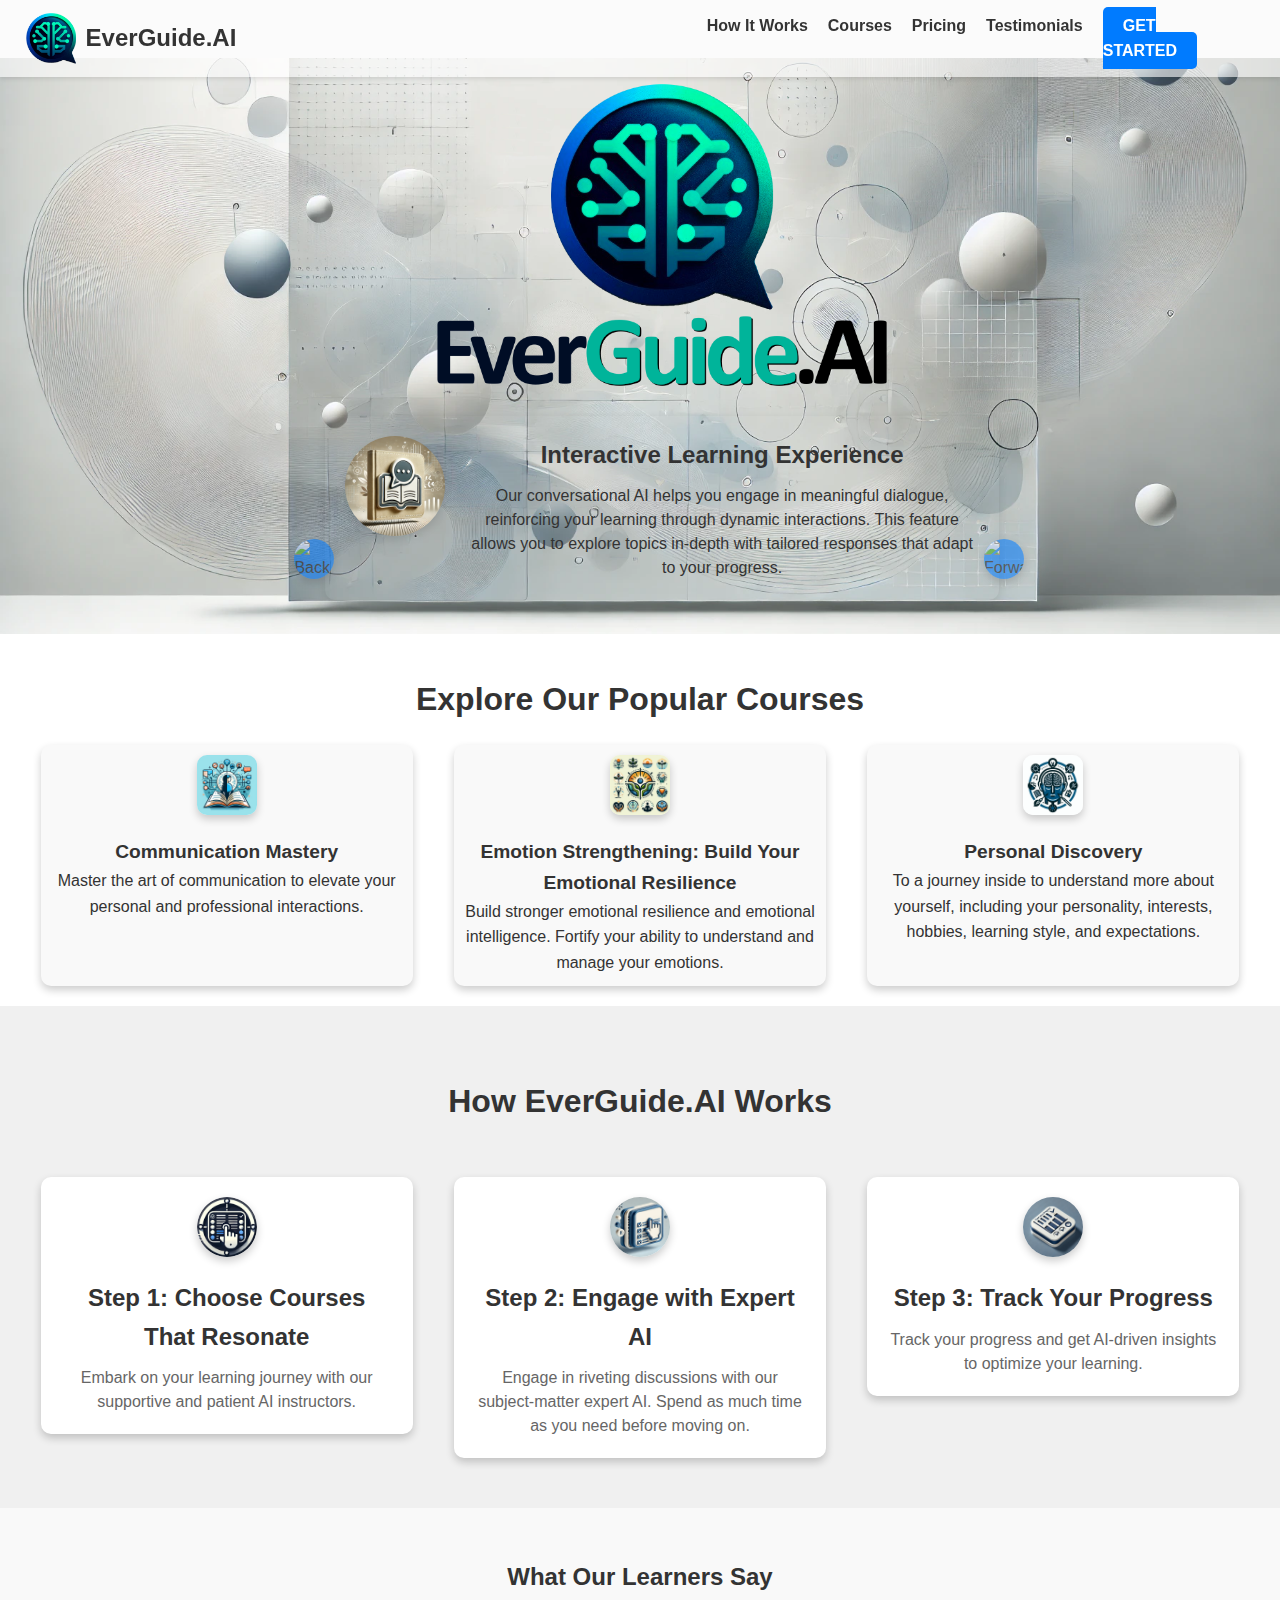
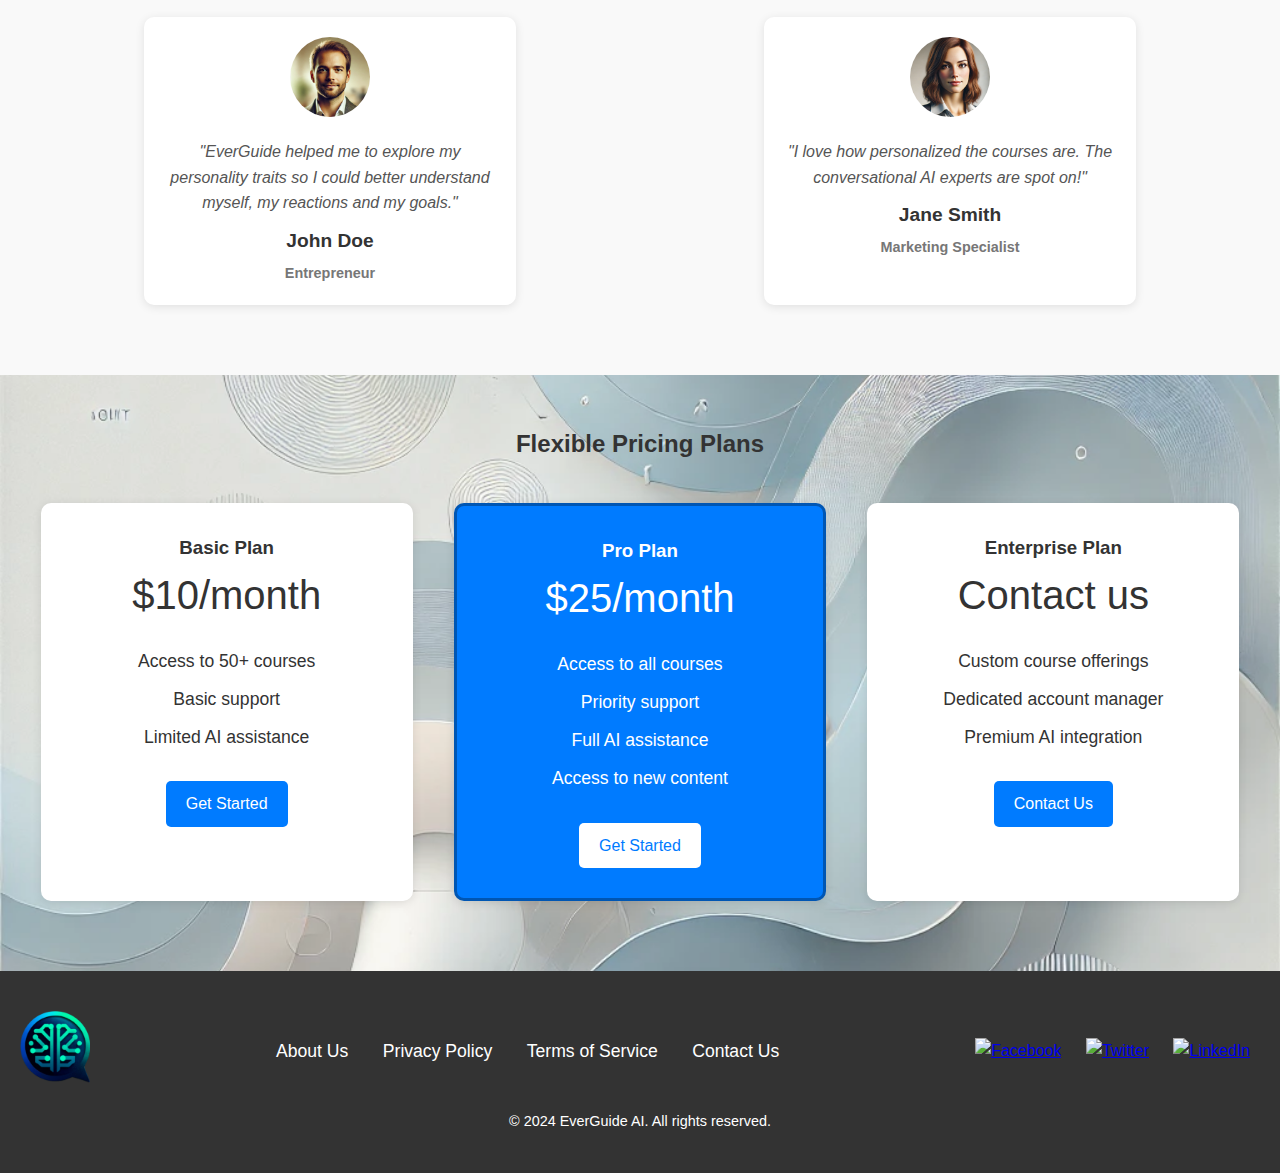
==== index.html @ 1a6553bf "added slide buttons and got rid of transparency for carousel" ====
<!DOCTYPE html>
<html lang="en">
<head>
    <meta charset="UTF-8">
    <meta name="viewport" content="width=device-width, initial-scale=1.0">
    <title>EverGuide AI - Personalized Learning</title>
    <link rel="stylesheet" href="styles.css">
</head>
<body>
<header class="header">
    <nav class="navbar">
        <a href="#" class="navbar__logo">
            <img src="images/navbar logo.png" alt="EverGuide Logo" class="navbar__logo-img">
            EverGuide.AI
        </a>
        <ul class="navbar__links">
            <li class="navbar__link"><a href="#how-it-works">How It Works</a></li>
            <li class="navbar__link"><a href="#courses">Courses</a></li>
            <li class="navbar__link"><a href="#pricing">Pricing</a></li>
            <li class="navbar__link"><a href="#testimonials">Testimonials</a></li>
            <li class="navbar__link"><a href="#sign-up" class="navbar__cta">Get Started</a></li>
        </ul>
    </nav>
</header>

<section class="hero">
<!--    <div class="hero__features-list">-->
<!--        <ul>-->
<!--            <li class="hero__features-item">-->
<!--                <img src="images/icon - interactive learning.webp" alt="Interactive Learning Icon" class="hero__features-icon">-->
<!--                <a href="#interactive-learning" class="hero__features-link">Interactive Learning Experience</a>-->
<!--            </li>-->
<!--            <li class="hero__features-item">-->
<!--                <img src="images/icon - ai course creation.webp" alt="AI-Assisted Icon" class="hero__features-icon">-->
<!--                <a href="#ai-assisted" class="hero__features-link">AI-Assisted Course Creation</a>-->
<!--            </li>-->
<!--            <li class="hero__features-item">-->
<!--                <img src="images/icon - comprehensive library.webp" alt="Course Library Icon" class="hero__features-icon">-->
<!--                <a href="#course-library" class="hero__features-link">Comprehensive Course Library</a>-->
<!--            </li>-->
<!--            <li class="hero__features-item">-->
<!--                <img src="images/icon - seamless integration.webp" alt="Learn Anywhere Icon" class="hero__features-icon">-->
<!--                <a href="#learn-anywhere" class="hero__features-link">Learn from Anywhere, Anytime</a>-->
<!--            </li>-->
<!--            <li class="hero__features-item">-->
<!--                <img src="images/icon - collaboration.webp" alt="Community Collaboration Icon" class="hero__features-icon">-->
<!--                <a href="#community-collab" class="hero__features-link">Community & Collaboration</a>-->
<!--            </li>-->
<!--            <li class="hero__features-item">-->
<!--                <img src="images/icon - data driven insights.webp" alt="Data Insights Icon" class="hero__features-icon">-->
<!--                <a href="#data-driven" class="hero__features-link">Data-Driven Insights</a>-->
<!--            </li>-->
<!--        </ul>-->
<!--    </div>-->

    <div class="hero__content">
        <img src="images/hero logo.png" alt="Hero Logo" class="hero__logo">

        <div class="carousel">
            <img src="images/back carousel.png"  height=40 width=40 alt="Back" class="carousel-btn left-btn"/>
            <div class="carousel__slide">
                <div class="carousel__icon-container">
                    <img src="images/icon - interactive learning.webp" alt="Conversational Learning Icon" class="carousel__icon">
                </div>
                <div class="carousel__content">
                    <h3 class="carousel__title">Interactive Learning Experience</h3>
                    <p class="carousel__text">Our conversational AI helps you engage in meaningful dialogue, reinforcing your learning
                        through dynamic interactions. This feature allows you to explore topics in-depth with tailored
                        responses that adapt to your progress.</p>
                </div>
            </div>

            <div class="carousel__slide">
                <div class="carousel__icon-container">
                    <img src="images/icon - ai course creation.webp" alt="AI Mentor Icon" class="carousel__icon">
                </div>
                <div class="carousel__content">
                    <h3 class="carousel__title">AI-Assisted Course Creation</h3>
                    <p class="carousel__text">Leverage the power of AI to effortlessly create and design courses. The AI will assist you
                        in structuring content, generating quizzes, and providing insights into student performance
                        to ensure   a seamless learning experience.</p>
                </div>
            </div>

            <div class="carousel__slide">
                <div class="carousel__icon-container">
                    <img src="images/icon - comprehensive library.webp" alt="Learning Depth Icon" class="carousel__icon">
                </div>
                <div class="carousel__content">
                    <h3 class="carousel__title">Comprehensive Course Library</h3>
                    <p class="carousel__text">Access a vast library of courses across multiple disciplines. Each course is designed to offer
                        an in-depth understanding, whether you're starting as a beginner or advancing your knowledge
                        in a specialized area.</p>
                </div>
            </div>

            <div class="carousel__slide">
                <div class="carousel__icon-container">
                    <img src="images/icon - seamless integration.webp" alt="Learn Anywhere Icon" class="carousel__icon">
                </div>
                <div class="carousel__content">
                    <h3 class="carousel__title">Learn from Anywhere, Anytime</h3>
                    <p class="carousel__text">With EverGuide.AI, you're not bound by time or location. Our platform allows you to learn
                        at your own pace, from anywhere in the world, with fully mobile-friendly courses and resources
                        available 24/7.</p>
                </div>
            </div>

            <div class="carousel__slide">
                <div class="carousel__icon-container">
                    <img src="images/icon - collaboration.webp" alt="Community Icon" class="carousel__icon">
                </div>
                <div class="carousel__content">
                    <h3 class="carousel__title">Community & Collaboration</h3>
                    <p class="carousel__text">Collaborate with a growing community of learners and educators. EverGuide.AI provides
                        forums, discussion groups, and tools for real-time collaboration, allowing for peer
                        feedback and group learning experiences.</p>
                </div>
            </div>

            <div class="carousel__slide">
                <div class="carousel__icon-container">
                    <img src="images/icon - data driven insights.webp" alt="Data Insights Icon" class="carousel__icon">
                </div>
                <div class="carousel__content">
                    <h3 class="carousel__title">Data-Driven Insights</h3>
                    <p class="carousel__text">Get personalized recommendations based on your progress and performance. Our AI tracks
                        your learning journey and provides insights to help you stay on course and optimize
                        your educational outcomes.</p>
                </div>
            </div>
            <img src="images/forward carousel.png" height=40 width=40 alt="Forward" class="carousel-btn right-btn"/>
        </div>
    </div>

</section>

<section id="courses" class="featured-courses">
    <h2 class="featured-courses__title">Explore Our Popular Courses</h2>
    <div class="featured-courses__list">
        <div class="featured-courses__item">
            <img src="images/communication mastery icon.png" alt="Communication Mastery" class="featured-courses__icon"/>
            <h3 class="featured-courses__subtitle">Communication Mastery</h3>
            <p>Master the art of communication to elevate your personal and professional interactions.</p>
        </div>
        <div class="featured-courses__item">
            <img src="images/emotion strengthening.png" alt="Strengthen Emotional Resilience" class="featured-courses__icon"/>
            <h3 class="featured-courses__subtitle">Emotion Strengthening: Build Your Emotional Resilience</h3>
            <p>Build stronger emotional resilience and emotional intelligence. Fortify your ability to understand and manage your emotions.</p>
        </div>
        <div class="featured-courses__item">
            <img src="images/personal discovery icon.png" alt="Personal Discovery" class="featured-courses__icon"/>
            <h3 class="featured-courses__subtitle">Personal Discovery</h3>
            <p>To a journey inside to understand more about yourself, including your personality, interests, hobbies, learning style, and expectations.</p>
        </div>
    </div>
</section>

<section id="how-it-works" class="how-it-works">
    <h2 class="how-it-works__title">How EverGuide.AI Works</h2>
    <div class="how-it-works__steps">
        <div class="how-it-works__step">
            <img src="images/step 1.png" alt="Personalized Learning Icon" class="how-it-works__icon">
            <h3 class="how-it-works__subtitle">Step 1: Choose Courses That Resonate</h3>
            <p class="how-it-works__description">Embark on your learning journey with our supportive and patient AI instructors.</p>
        </div>
        <div class="how-it-works__step">
            <img src="images/step 2.png" alt="Expert-Led Courses Icon" class="how-it-works__icon">
            <h3 class="how-it-works__subtitle">Step 2: Engage with Expert AI</h3>
            <p class="how-it-works__description">Engage in riveting discussions with our subject-matter expert AI. Spend as much time as you need before moving on.</p>
        </div>
        <div class="how-it-works__step">
            <img src="images/step 3.webp" alt="Track Progress Icon" class="how-it-works__icon">
            <h3 class="how-it-works__subtitle">Step 3: Track Your Progress</h3>
            <p class="how-it-works__description">Track your progress and get AI-driven insights to optimize your learning.</p>
        </div>
    </div>
</section>

<section id="testimonials" class="testimonials">
    <h2 class="testimonials__title">What Our Learners Say</h2>
    <div class="testimonials__list">
        <div class="testimonials__card">
            <img src="images/john doe.webp" alt="John Doe's Photo" class="testimonials__photo">
            <p class="testimonials__text">"EverGuide helped me to explore my personality traits so I could better understand myself, my reactions and my goals."</p>
            <h4 class="testimonials__name">John Doe</h4>
            <h5 class="testimonials__position">Entrepreneur</h5>
        </div>
        <div class="testimonials__card">
            <img src="images/jane smith.webp" alt="Jane Smith's Photo" class="testimonials__photo">
            <p class="testimonials__text">"I love how personalized the courses are. The conversational AI experts are spot on!"</p>
            <h4 class="testimonials__name">Jane Smith</h4>
            <h5 class="testimonials__position">Marketing Specialist</h5>
        </div>
    </div>
</section>

<section id="pricing" class="pricing">
    <h2 class="pricing__title">Flexible Pricing Plans</h2>
    <div class="pricing__options">
        <div class="pricing__plan">
            <h3 class="pricing__plan-title">Basic Plan</h3>
            <p class="pricing__price">$10/month</p>
            <ul class="pricing__features">
                <li class="pricing__feature">Access to 50+ courses</li>
                <li class="pricing__feature">Basic support</li>
                <li class="pricing__feature">Limited AI assistance</li>
            </ul>
            <a href="#sign-up" class="pricing__cta">Get Started</a>
        </div>
        <div class="pricing__plan pricing__plan--popular">
            <h3 class="pricing__plan-title">Pro Plan</h3>
            <p class="pricing__price">$25/month</p>
            <ul class="pricing__features">
                <li class="pricing__feature">Access to all courses</li>
                <li class="pricing__feature">Priority support</li>
                <li class="pricing__feature">Full AI assistance</li>
                <li class="pricing__feature">Access to new content</li>
            </ul>
            <a href="#sign-up" class="pricing__cta">Get Started</a>
        </div>
        <div class="pricing__plan">
            <h3 class="pricing__plan-title">Enterprise Plan</h3>
            <p class="pricing__price">Contact us</p>
            <ul class="pricing__features">
                <li class="pricing__feature">Custom course offerings</li>
                <li class="pricing__feature">Dedicated account manager</li>
                <li class="pricing__feature">Premium AI integration</li>
            </ul>
            <a href="#contact" class="pricing__cta">Contact Us</a>
        </div>
    </div>
</section>

<footer class="footer">
    <div class="footer__content">
        <div class="footer__logo">
            <img src="images/navbar logo.png" alt="EverGuide Logo">
        </div>
        <nav class="footer__nav">
            <ul>
                <li class="footer__nav-item"><a href="#about" class="footer__nav-link">About Us</a></li>
                <li class="footer__nav-item"><a href="#privacy" class="footer__nav-link">Privacy Policy</a></li>
                <li class="footer__nav-item"><a href="#terms" class="footer__nav-link">Terms of Service</a></li>
                <li class="footer__nav-item"><a href="#contact" class="footer__nav-link">Contact Us</a></li>
            </ul>
        </nav>
        <div class="footer__social">
            <a href="#" class="footer__social-link"><img src="images/social-facebook.png" alt="Facebook"></a>
            <a href="#" class="footer__social-link"><img src="images/social-twitter.png" alt="Twitter"></a>
            <a href="#" class="footer__social-link"><img src="images/social-linkedin.png" alt="LinkedIn"></a>
        </div>
    </div>
    <div class="footer__bottom">
        <p>&copy; 2024 EverGuide AI. All rights reserved.</p>
    </div>
</footer>

<script src="carousel 2.js" defer></script>

</body>
</html>
---- styles.css ----
/* Reset and base styles */
* {
    box-sizing: border-box;
    margin: 0;
    padding: 0;
}

body {
    font-family: Arial, sans-serif;
    color: #333;
    background-color: #f4f4f4;
    line-height: 1.6;
    /*padding-top: 90px;*/
    padding-top: 4.5%;
}

/* Header styles */
.header {
    position: fixed;
    top: 0;
    width: 100%;
    z-index: 100;
    background-color: rgba(255, 255, 255, 0.6);
    /*padding: 20px 50px;*/
    padding-top: 1%;
    padding-bottom: 1%;
    box-shadow: 0 2px 4px rgba(0, 0, 0, 0.1);
}

.navbar {
    display: flex;
    justify-content: space-between;
    align-items: center;
    /*padding-right: 1%;*/
    width: 100%;
}

.navbar__logo {
    display: flex;
    align-items: center;
    text-decoration: none;
    color: #333;
    font-weight: bold;
    font-size: 1.5em;
    margin-left: 2%;
}

.navbar__logo-img {
    width: 50px;
    height: auto;
    margin-right: 10px;
}

.navbar__links {
    list-style: none;
    display: flex;
    padding-right: 2%;
}

.navbar__link {
    margin-left: 20px;
}

.navbar__link a {
    text-decoration: none;
    color: #333;
    font-weight: bold;
}

.navbar__cta {
    background-color: #007BFF;
    color: #fff !important;
    padding: 10px 20px;
    border-radius: 5px;
    text-transform: uppercase;
    margin-right: 3%;
}

.navbar__cta--secondary {
    background-color: #333;
}

/* Hero section styles */
.hero {
    position: relative;
    display: flex;
    justify-content: flex-start;
    align-items: flex-start;
    flex-direction: row;
    /*height: 100vh;*/
    /*min-height: calc(100vh - 90px);  !* Subtract header height from 100vh *!*/
    width: 100vw;
    /*padding: 50px 0;*/
    padding-top: 2%;
    padding-bottom:  2.6%;
    padding-left: 22.45%;
    padding-right: 19%;
    background-image: url('images/background 1.png');
    background-size: cover;
    background-position: bottom;
    /*border: 2px solid red;*/
}

.hero__features-list {
    width: 22.5%;
    /*padding-top: 3%;*/
    padding-left: 1%;
    text-align: left;
}

.hero__features-list ul {
    list-style-type: none;
}

.hero__features-item {
    display: flex;
    align-items: center;
    margin-bottom: 20px;
}

.hero__features-icon {
    width: 70px;
    height: auto;
    margin-right: 10px;
    border-radius: 50%;
    box-shadow: 0 4px 8px rgba(0, 0, 0, 0.2);
}

.hero__features-link {
    text-decoration: none;
    color: #333333;
    font-weight: bold;
    font-size: 1.0em;
}

.hero__features-link:hover {
    text-decoration: underline;
    color: #0056b3;
}

.hero__content {
    display: flex;
    flex-direction: column;
    align-items: center;
    /*!*margin-bottom: 50px;*!*/
    width: 100%;
    /*border: 2px solid green;*/
}

.hero__logo {
    display: block;
    width: 450px;
    height: auto;
    /*margin: 3% auto 0;*/
}

/* Carousel styles */
.carousel {
    width: 90%;
    /*max-width: 1200px;*/
    /*margin: 100px auto 0;*/
    margin-top: 4%;
    /*background-color: rgba(249, 249, 249, 0.3);*/
    /*padding-left: 23%;*/
    /*padding-right: 20%;*/
    /*border: 2px solid red;*/
}

.carousel__slide {
    display: flex;
    /*display: none;*/
    overflow: hidden;
    flex-direction: row;
    align-items: flex-start;
    padding: 20px;
    border-radius: 10px;
    box-shadow: 0 4px 10px rgba(0, 0, 0, 0.1);
}

/*.carousel__slide:first-child {*/
/*    display: flex; !* Show the first slide initially *!*/
/*}*/


.carousel__icon-container {
    flex: 0 0 100px;
    margin-right: 20px;
}

.carousel__icon {
    width: 100px;
    height: 100px;
    object-fit: cover;
    border-radius: 50%;
    box-shadow: 0 4px 8px rgba(0, 0, 0, 0.1);
}

.carousel__content {
    flex: 1;
    display: flex;
    flex-direction: column;
    justify-content: center;
    align-items: center;
    text-align: center;
    /*border: 2px solid blue;*/
}

.carousel__title {
    margin: 0 0 10px 0;
    font-size: 1.5em;
}

.carousel__text {
    margin: 0;
    font-size: 1em;
    line-height: 1.5;
}

.carousel-container {
    position: relative; /* Make container a positioned element */
    width: 90%; /* Set carousel width */
    margin: 0 auto; /* Center the carousel */
}

.carousel-btn {
    position: absolute; /* Absolutely position the buttons */
    top: 87%; /* Center buttons vertically */
    transform: translateY(-50%); /* Adjust for button height */
    background-color: rgba(0, 123, 255, 0.8); /* Button color */
    border: none;
    /*padding: 10px 15px;*/
    cursor: pointer;
    z-index: 10; /* Make sure buttons are above the carousel */
    border-radius: 50%; /* Make buttons circular */
    box-shadow: 0 4px 8px rgba(0, 0, 0, 0.2);
    opacity: 0.7;
}

.left-btn {
    left: 23%; /* Position left button outside the carousel */
}

.right-btn {
    right: 20%; /* Position right button outside the carousel */
}

.carousel-btn:hover {
    opacity: 1; /* Make the buttons fully visible on hover */}


/* Featured courses section styles */
.featured-courses {
    padding: 20px 20px;
    background-color: #fff;
    text-align: center;
}

.featured-courses__list {
    display: flex;
    justify-content: space-around;
}

.featured-courses__item {
    width: 30%;
    padding: 10px;
    background-color: #f9f9f9;
    border-radius: 10px;
    box-shadow: 0 4px 8px rgba(0, 0, 0, 0.2);
    transition: transform 0.3s ease, box-shadow 0.3s ease;
}

.featured-courses__item:hover {
    transform: scale(1.05);
    box-shadow: 0 4px 15px rgba(0, 0, 0, 0.2);
}

.featured-courses__icon {
    width: 60px;
    height: auto;
    border-radius: 10px;
    box-shadow: 0 4px 8px rgba(0, 0, 0, 0.2);
}

.featured-courses__title {
    padding: 20px;
    text-align: center;
    margin: 0;
    font-size: 2.0em;
    color: #333333;
    font-family: 'Calibri', sans-serif;
}

.featured-courses__subtitle {
    margin-top: 15px;
    font-size: 1.2em;
}

/* How it works section styles */
.how-it-works {
    padding: 50px 20px;
    background-color: #f0f0f0;
    text-align: center;
}

.how-it-works__steps {
    display: flex;
    justify-content: space-around;
    align-items: flex-start;
    padding-top: 30px;
}

.how-it-works__step {
    text-align: center;
    width: 30%;
    padding: 20px;
    background-color: #fff;
    border-radius: 10px;
    box-shadow: 0 4px 8px rgba(0, 0, 0, 0.2);
    transition: transform 0.3s ease, box-shadow 0.3s ease;
}

.how-it-works__step:hover {
    transform: scale(1.05);
    box-shadow: 0 4px 15px rgba(0, 0, 0, 0.2);
}

.how-it-works__icon {
    width: 60px;
    height: auto;
    margin-bottom: 15px;
    border-radius: 50%;
    box-shadow: 0 4px 8px rgba(0, 0, 0, 0.2);
}

.how-it-works__title {
    padding: 20px;
    text-align: center;
    margin: 0;
    font-size: 2.0em;
    color: #333333;
    font-family: 'Calibri', sans-serif;
}

.how-it-works__subtitle {
    font-size: 1.5em;
    margin-bottom: 10px;
    color: #333333;
    font-family: 'Calibri', sans-serif;
}

.how-it-works__description {
    font-size: 1em;
    color: #666666;
    line-height: 1.5;
}

/* Testimonials section styles */
.testimonials {
    padding: 50px 20px;
    background-color: #f9f9f9;
    text-align: center;
}

.testimonials__list {
    display: flex;
    justify-content: space-around;
    flex-wrap: wrap;
}

.testimonials__card {
    background-color: white;
    border-radius: 10px;
    box-shadow: 0 2px 10px rgba(0, 0, 0, 0.1);
    width: 30%;
    padding: 20px;
    margin: 20px;
    transition: transform 0.3s ease, box-shadow 0.3s ease;
}

.testimonials__card:hover {
    transform: scale(1.05);
    box-shadow: 0 4px 20px rgba(0, 0, 0, 0.2);
}

.testimonials__photo {
    border-radius: 50%;
    width: 80px;
    height: 80px;
    margin-bottom: 15px;
}

.testimonials__text {
    font-style: italic;
    color: #555;
}

.testimonials__name {
    margin: 10px 0 5px;
    font-size: 1.2em;
    color: #333;
}

.testimonials__position {
    font-size: 0.9em;
    color: #777;
}

/* Pricing section styles */
.pricing {
    padding: 50px 20px;
    background-image: url('images/pricing background.webp');
    background-size: cover;
    background-position: center;
    background-repeat: no-repeat;
    text-align: center;
    position: relative;
}

.pricing::before {
    content: '';
    position: absolute;
    top: 0;
    left: 0;
    right: 0;
    bottom: 0;
    background-color: rgba(255, 255, 255, 0.9);
    z-index: -1;
}

.pricing__options {
    display: flex;
    justify-content: space-around;
    flex-wrap: wrap;
}

.pricing__plan {
    background-color: white;
    border-radius: 10px;
    box-shadow: 0 2px 10px rgba(0, 0, 0, 0.1);
    width: 30%;
    padding: 30px;
    margin: 20px;
    transition: transform 0.3s ease, box-shadow 0.3s ease;
}

.pricing__plan--popular {
    background-color: #007BFF;
    color: white;
    border: 3px solid #0056b3;
}

.pricing__plan:hover {
    transform: scale(1.05);
    box-shadow: 0 4px 20px rgba(0, 0, 0, 0.2);
}

.pricing__title {
    font-size: 1.5em;
    margin-bottom: 20px;
}

.pricing__price {
    font-size: 2.5em;
    margin-bottom: 20px;
}

.pricing__features {
    list-style: none;
    padding: 0;
}

.pricing__feature {
    font-size: 1.1em;
    margin: 10px 0;
}

.pricing__cta {
    display: inline-block;
    margin-top: 20px;
    background-color: #007BFF;
    color: white;
    padding: 10px 20px;
    border-radius: 5px;
    text-decoration: none;
}

.pricing__plan--popular .pricing__cta {
    background-color: white;
    color: #007BFF;
}

/* Footer styles */
.footer {
    background-color: #333;
    color: white;
    padding: 40px 20px;
    text-align: center;
}

.footer__content {
    display: flex;
    justify-content: space-between;
    align-items: center;
    flex-wrap: wrap;
}

.footer__logo img {
    width: 70px;
}

.footer__nav ul {
    list-style: none;
    padding: 0;
}

.footer__nav-item {
    display: inline;
    margin: 0 15px;
}

.footer__nav-link {
    color: white;
    text-decoration: none;
    font-size: 1.1em;
}

.footer__nav-link:hover {
    text-decoration: underline;
}

.footer__social-link img {
    width: 30px;
    margin: 0 10px;
}

.footer__bottom {
    margin-top: 20px;
    font-size: 0.9em;
}

.footer__footnotes {
    margin-top: 40px;
    padding-top: 20px;
    border-top: 1px solid #ccc;
}

.footer__footnotes ol {
    padding-left: 20px;
}

.footer__footnote {
    font-size: 0.9em;
}
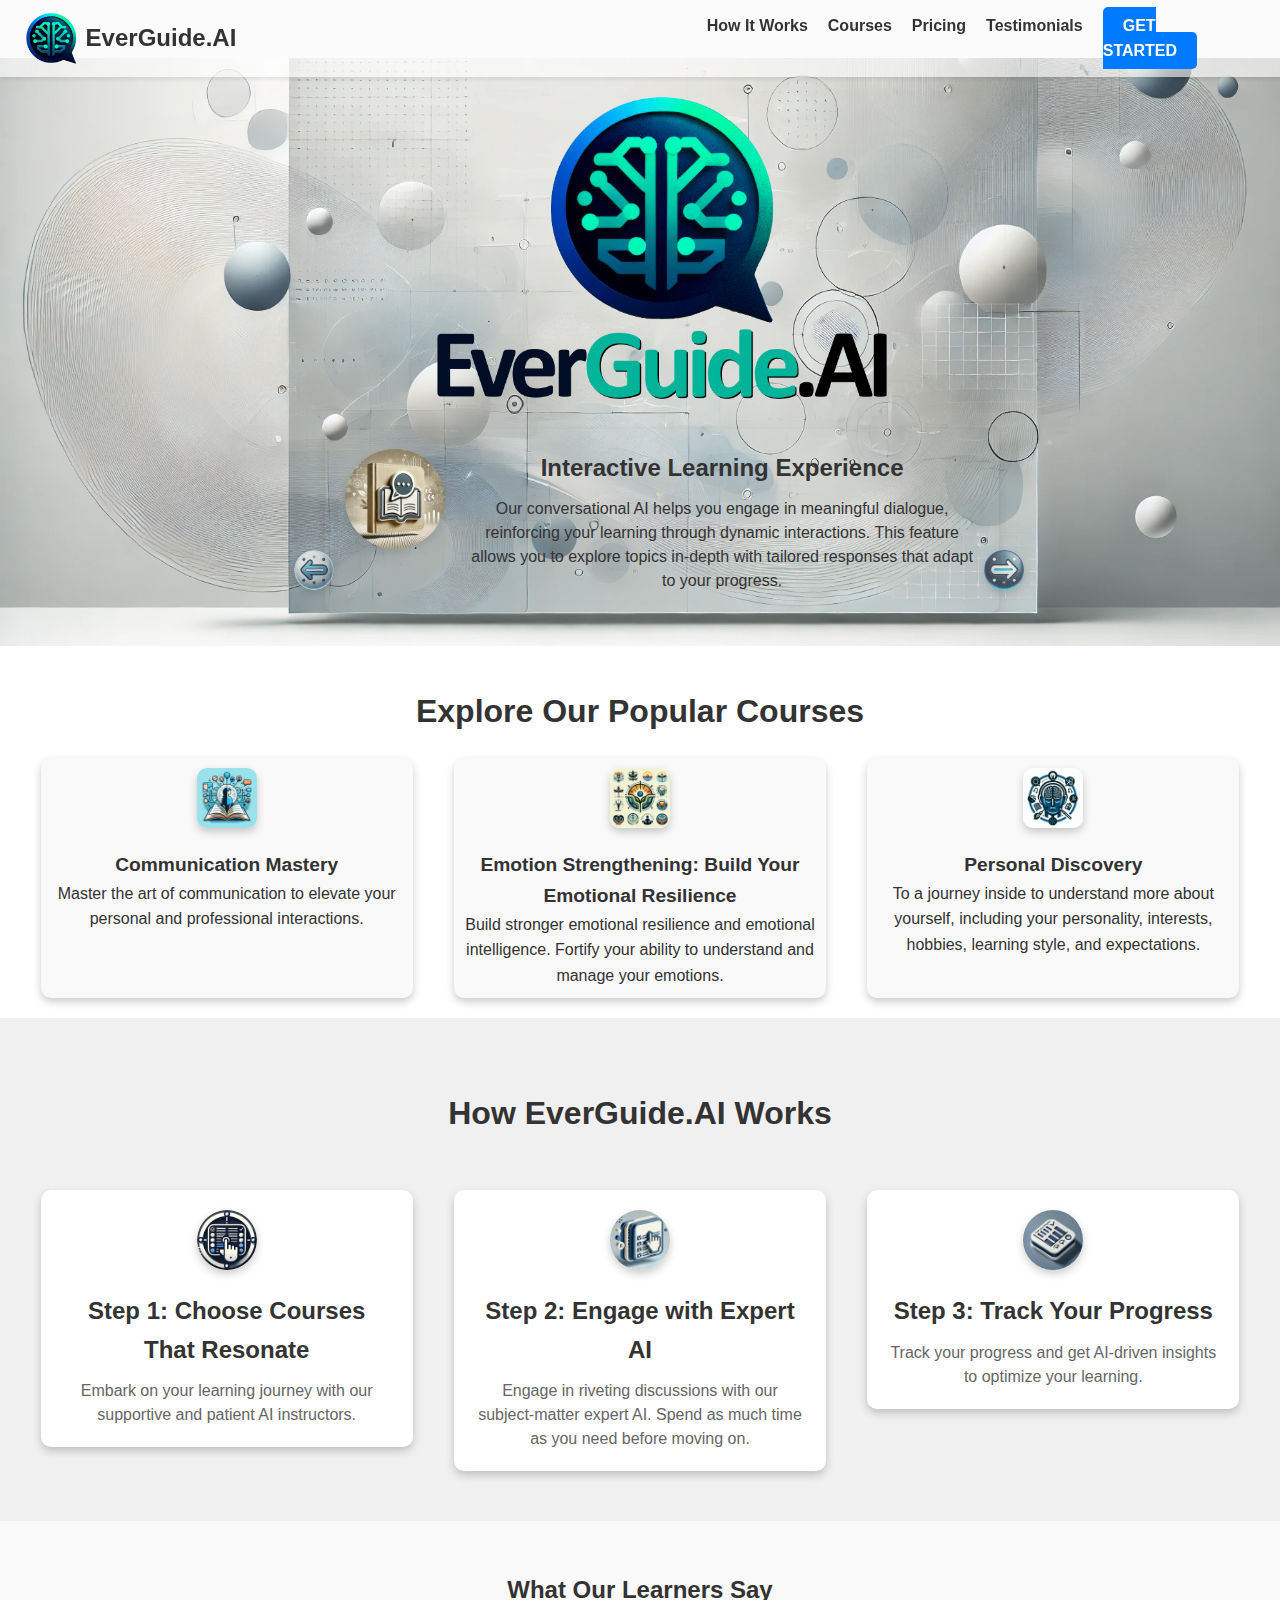
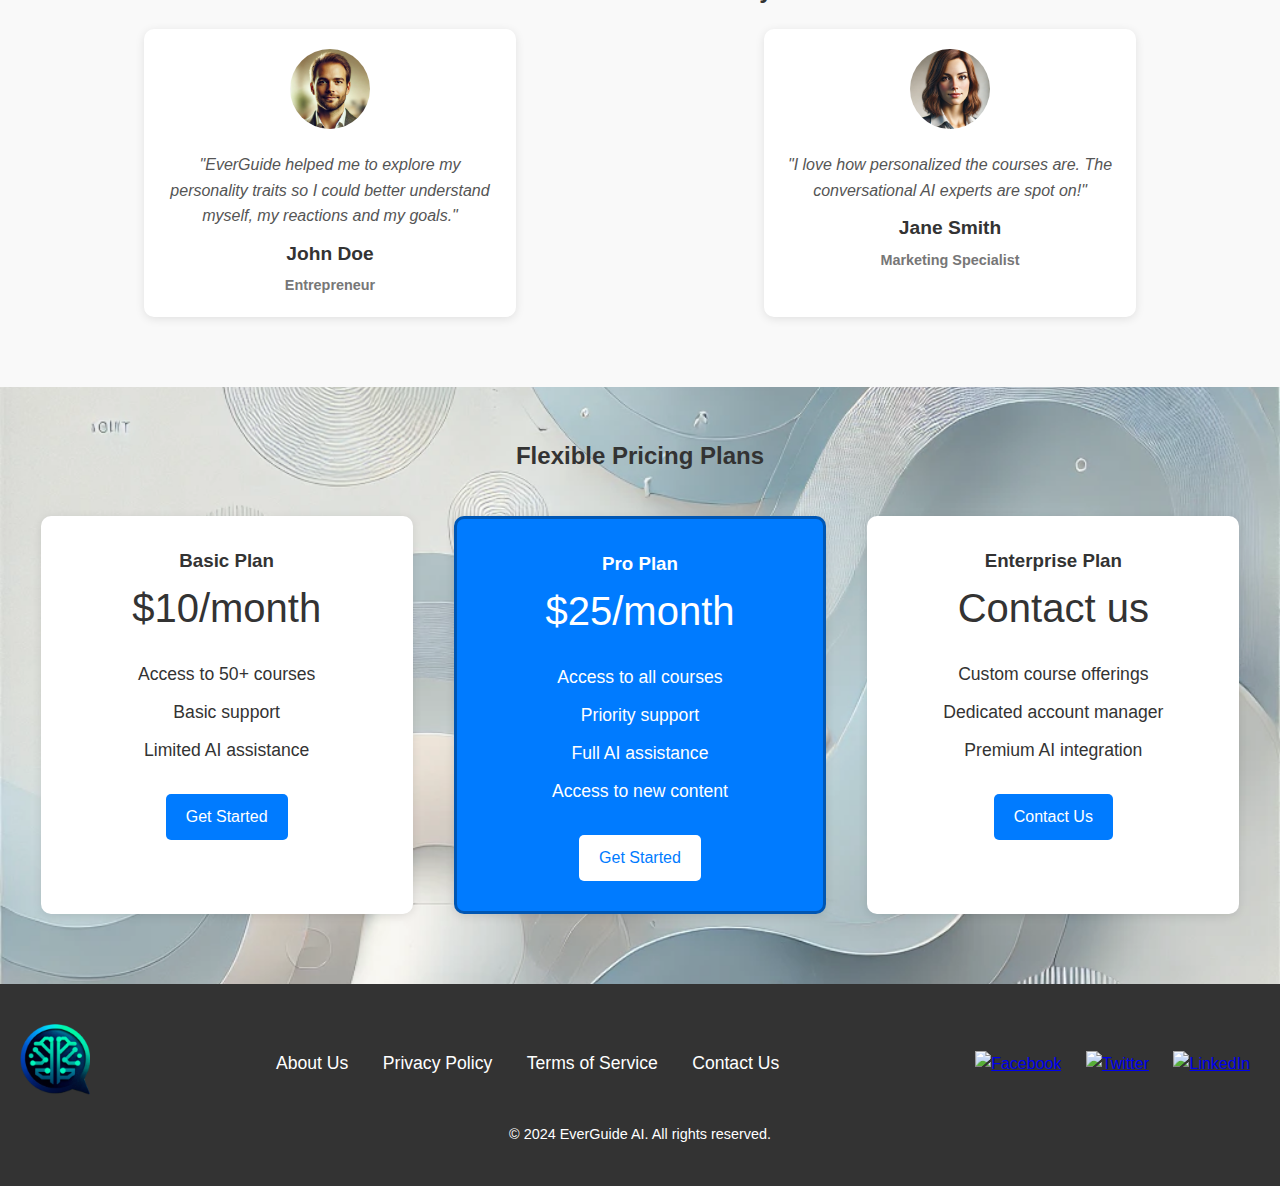
==== commit ec961584: "got rid of webp files" ====
--- a/index.html
+++ b/index.html
@@ -60,7 +60,7 @@
             <img src="images/back carousel.png"  height=40 width=40 alt="Back" class="carousel-btn left-btn"/>
             <div class="carousel__slide">
                 <div class="carousel__icon-container">
-                    <img src="images/icon - interactive learning.webp" alt="Conversational Learning Icon" class="carousel__icon">
+                    <img src="images/icon - interactive learning.png" alt="Conversational Learning Icon" class="carousel__icon">
                 </div>
                 <div class="carousel__content">
                     <h3 class="carousel__title">Interactive Learning Experience</h3>
@@ -72,7 +72,7 @@
 
             <div class="carousel__slide">
                 <div class="carousel__icon-container">
-                    <img src="images/icon - ai course creation.webp" alt="AI Mentor Icon" class="carousel__icon">
+                    <img src="images/icon - ai course creation.png" alt="AI Mentor Icon" class="carousel__icon">
                 </div>
                 <div class="carousel__content">
                     <h3 class="carousel__title">AI-Assisted Course Creation</h3>
@@ -84,7 +84,7 @@
 
             <div class="carousel__slide">
                 <div class="carousel__icon-container">
-                    <img src="images/icon - comprehensive library.webp" alt="Learning Depth Icon" class="carousel__icon">
+                    <img src="images/icon - comprehensive library.png" alt="Learning Depth Icon" class="carousel__icon">
                 </div>
                 <div class="carousel__content">
                     <h3 class="carousel__title">Comprehensive Course Library</h3>
@@ -96,7 +96,7 @@
 
             <div class="carousel__slide">
                 <div class="carousel__icon-container">
-                    <img src="images/icon - seamless integration.webp" alt="Learn Anywhere Icon" class="carousel__icon">
+                    <img src="images/icon - seamless integration.png" alt="Learn Anywhere Icon" class="carousel__icon">
                 </div>
                 <div class="carousel__content">
                     <h3 class="carousel__title">Learn from Anywhere, Anytime</h3>
@@ -108,7 +108,7 @@
 
             <div class="carousel__slide">
                 <div class="carousel__icon-container">
-                    <img src="images/icon - collaboration.webp" alt="Community Icon" class="carousel__icon">
+                    <img src="images/icon - collaboration.png" alt="Community Icon" class="carousel__icon">
                 </div>
                 <div class="carousel__content">
                     <h3 class="carousel__title">Community & Collaboration</h3>
@@ -120,7 +120,7 @@
 
             <div class="carousel__slide">
                 <div class="carousel__icon-container">
-                    <img src="images/icon - data driven insights.webp" alt="Data Insights Icon" class="carousel__icon">
+                    <img src="images/icon - data driven insights.png" alt="Data Insights Icon" class="carousel__icon">
                 </div>
                 <div class="carousel__content">
                     <h3 class="carousel__title">Data-Driven Insights</h3>
@@ -170,7 +170,7 @@
             <p class="how-it-works__description">Engage in riveting discussions with our subject-matter expert AI. Spend as much time as you need before moving on.</p>
         </div>
         <div class="how-it-works__step">
-            <img src="images/step 3.webp" alt="Track Progress Icon" class="how-it-works__icon">
+            <img src="images/step 3.png" alt="Track Progress Icon" class="how-it-works__icon">
             <h3 class="how-it-works__subtitle">Step 3: Track Your Progress</h3>
             <p class="how-it-works__description">Track your progress and get AI-driven insights to optimize your learning.</p>
         </div>
--- a/styles.css
+++ b/styles.css
@@ -91,7 +91,7 @@
     /*min-height: calc(100vh - 90px);  !* Subtract header height from 100vh *!*/
     width: 100vw;
     /*padding: 50px 0;*/
-    padding-top: 2%;
+    padding-top: 3%;
     padding-bottom:  2.6%;
     padding-left: 22.45%;
     padding-right: 19%;
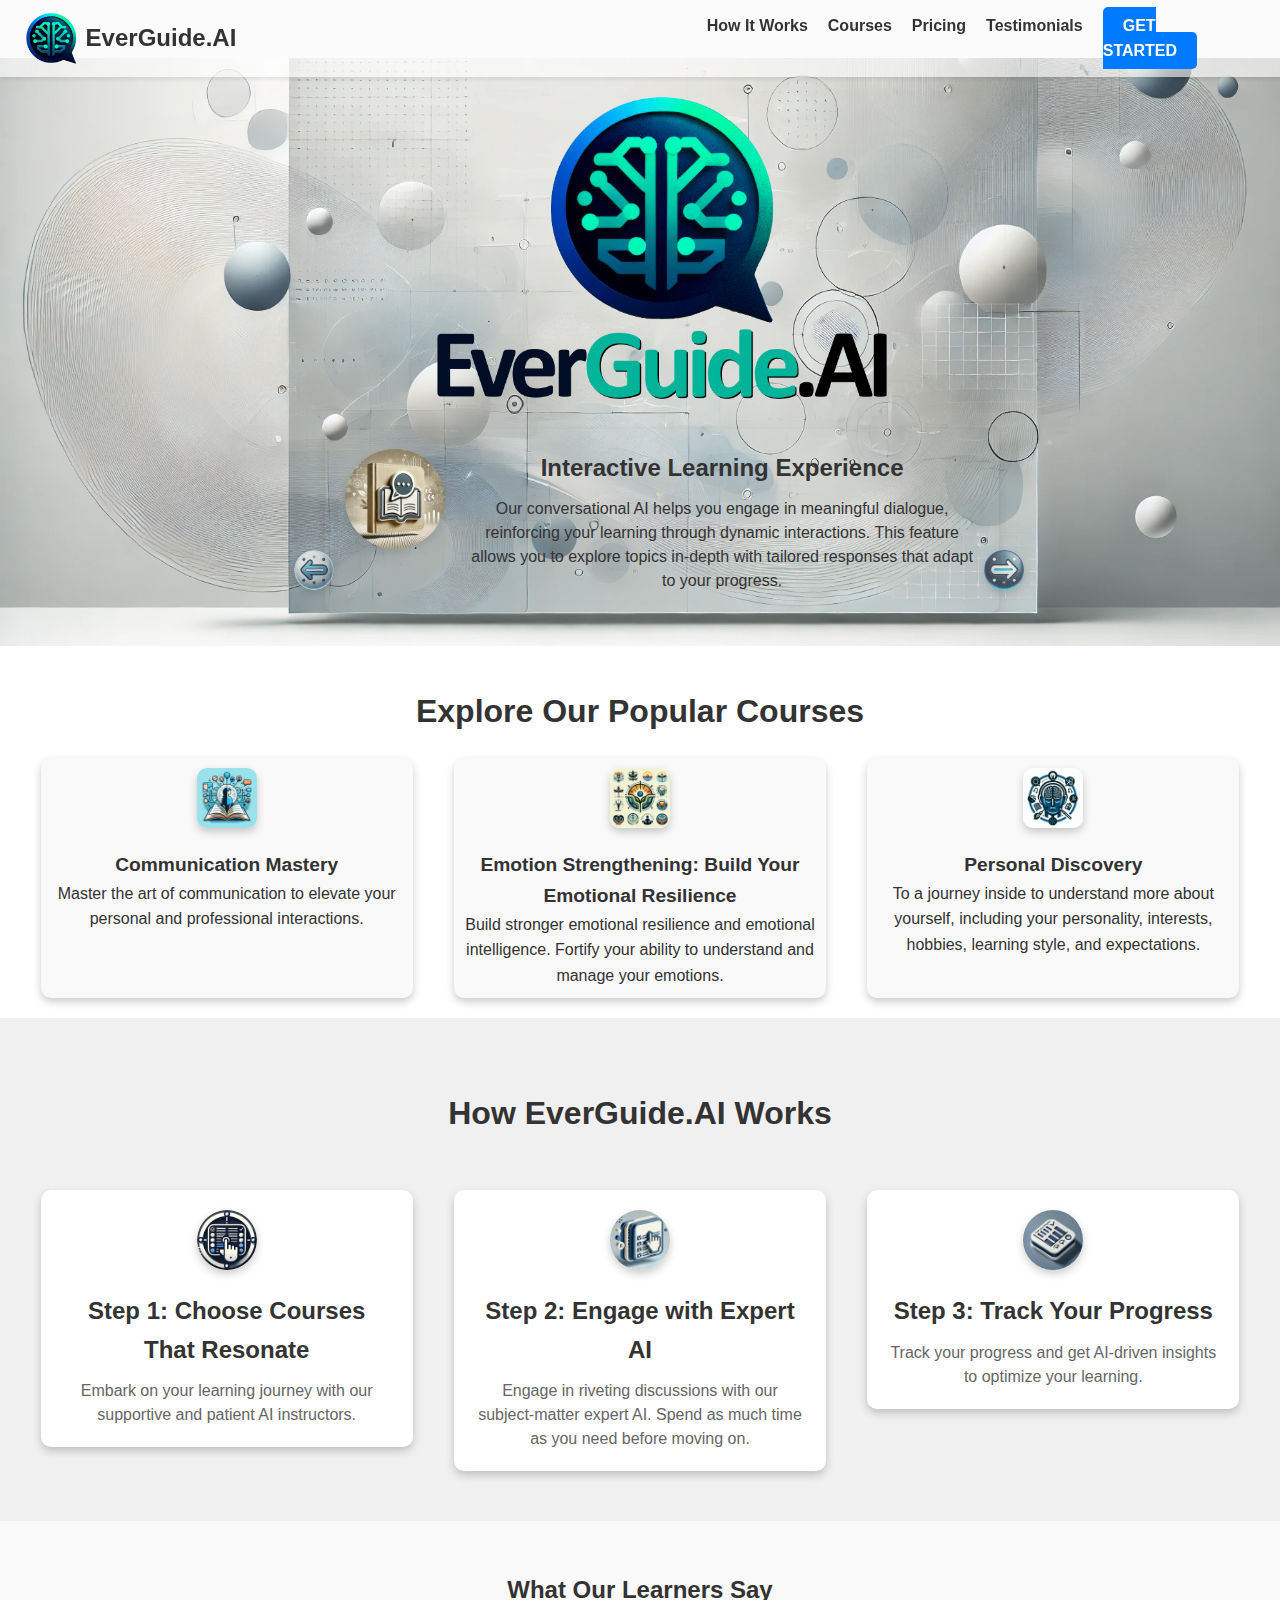
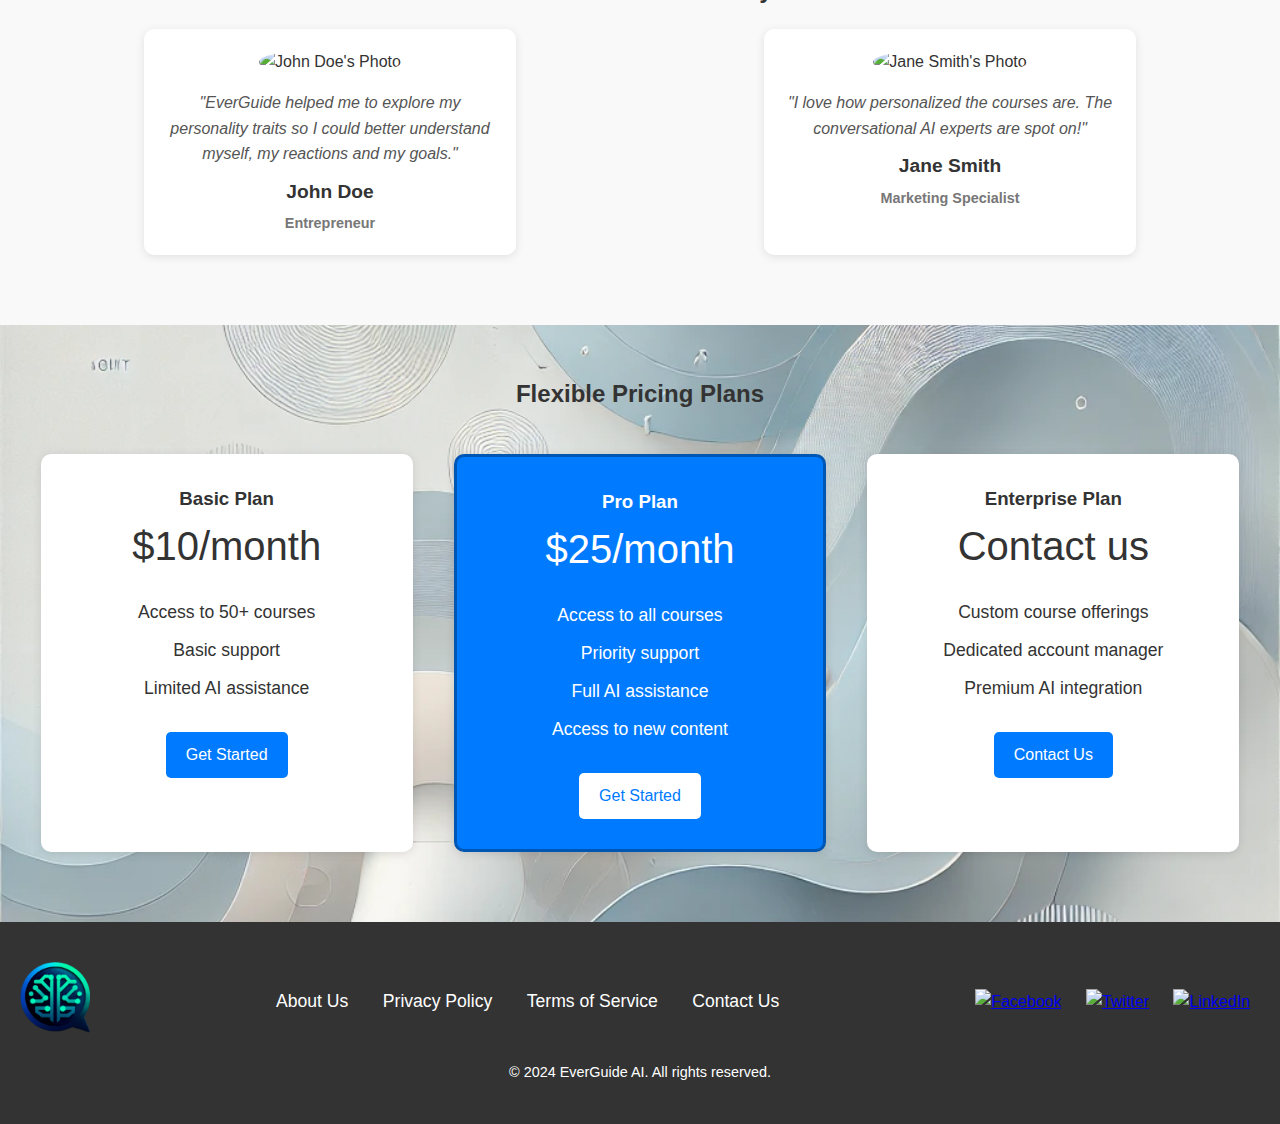
==== commit 36c2b619: "testing mobile version and add archive folder" ====
--- a/index.html
+++ b/index.html
@@ -13,6 +13,7 @@
             <img src="images/navbar logo.png" alt="EverGuide Logo" class="navbar__logo-img">
             EverGuide.AI
         </a>
+        <span class="navbar__menu-icon">☰</span> <!-- Add a menu icon for mobile -->
         <ul class="navbar__links">
             <li class="navbar__link"><a href="#how-it-works">How It Works</a></li>
             <li class="navbar__link"><a href="#courses">Courses</a></li>
@@ -256,7 +257,7 @@
     </div>
 </footer>
 
-<script src="carousel 2.js" defer></script>
+<script src="carousel.js" defer></script>
 
 </body>
 </html>--- a/styles.css
+++ b/styles.css
@@ -34,6 +34,114 @@
     /*padding-right: 1%;*/
     width: 100%;
 }
+
+/* MEDIA QUERIES FOR RESPONSIVENESS */
+@media (max-width: 768px) {
+    /* Adjust header */
+    .header {
+        padding: 10px 20px;
+    }
+
+    /* Navbar adjustments */
+    .navbar__logo {
+        font-size: 1.2em;
+        margin-left: 10px;
+    }
+
+    .navbar__links {
+        display: none; /* Hide navbar links for now */
+    }
+
+    /* Add a hamburger icon for mobile */
+    .navbar__menu-icon {
+        display: block;
+        cursor: pointer;
+    }
+
+    /* Hero section adjustments */
+    .hero {
+        flex-direction: column;
+        padding: 20px 10px;
+        align-items: center;
+        text-align: center;
+    }
+
+    .hero__logo {
+        width: 70%;
+        margin-bottom: 20px;
+    }
+
+    .carousel {
+        width: 95%;
+    }
+
+    .carousel__slide {
+        flex-direction: column;
+        align-items: center;
+        text-align: center;
+        padding: 15px;
+    }
+
+    /* Featured courses adjustments */
+    .featured-courses__list {
+        flex-direction: column;
+        align-items: center;
+    }
+
+    .featured-courses__item {
+        width: 90%;
+        margin-bottom: 20px;
+    }
+
+    /* How it works adjustments */
+    .how-it-works__steps {
+        flex-direction: column;
+        align-items: center;
+    }
+
+    .how-it-works__step {
+        width: 90%;
+        margin-bottom: 20px;
+    }
+
+    /* Testimonials adjustments */
+    .testimonials__list {
+        flex-direction: column;
+        align-items: center;
+    }
+
+    .testimonials__card {
+        width: 90%;
+        margin-bottom: 20px;
+    }
+
+    /* Pricing adjustments */
+    .pricing__options {
+        flex-direction: column;
+        align-items: center;
+    }
+
+    .pricing__plan {
+        width: 90%;
+        margin-bottom: 20px;
+    }
+}
+
+.navbar__menu-icon {
+    display: none;
+    font-size: 2em;
+    color: #333;
+    margin-right: 20px;
+}
+
+/* Display the menu icon on mobile */
+@media (max-width: 768px) {
+    .navbar__menu-icon {
+        display: block;
+    }
+}
+
+
 
 .navbar__logo {
     display: flex;
@@ -408,7 +516,7 @@
 /* Pricing section styles */
 .pricing {
     padding: 50px 20px;
-    background-image: url('images/pricing background.webp');
+    background-image: url('images/pricing background.png');
     background-size: cover;
     background-position: center;
     background-repeat: no-repeat;
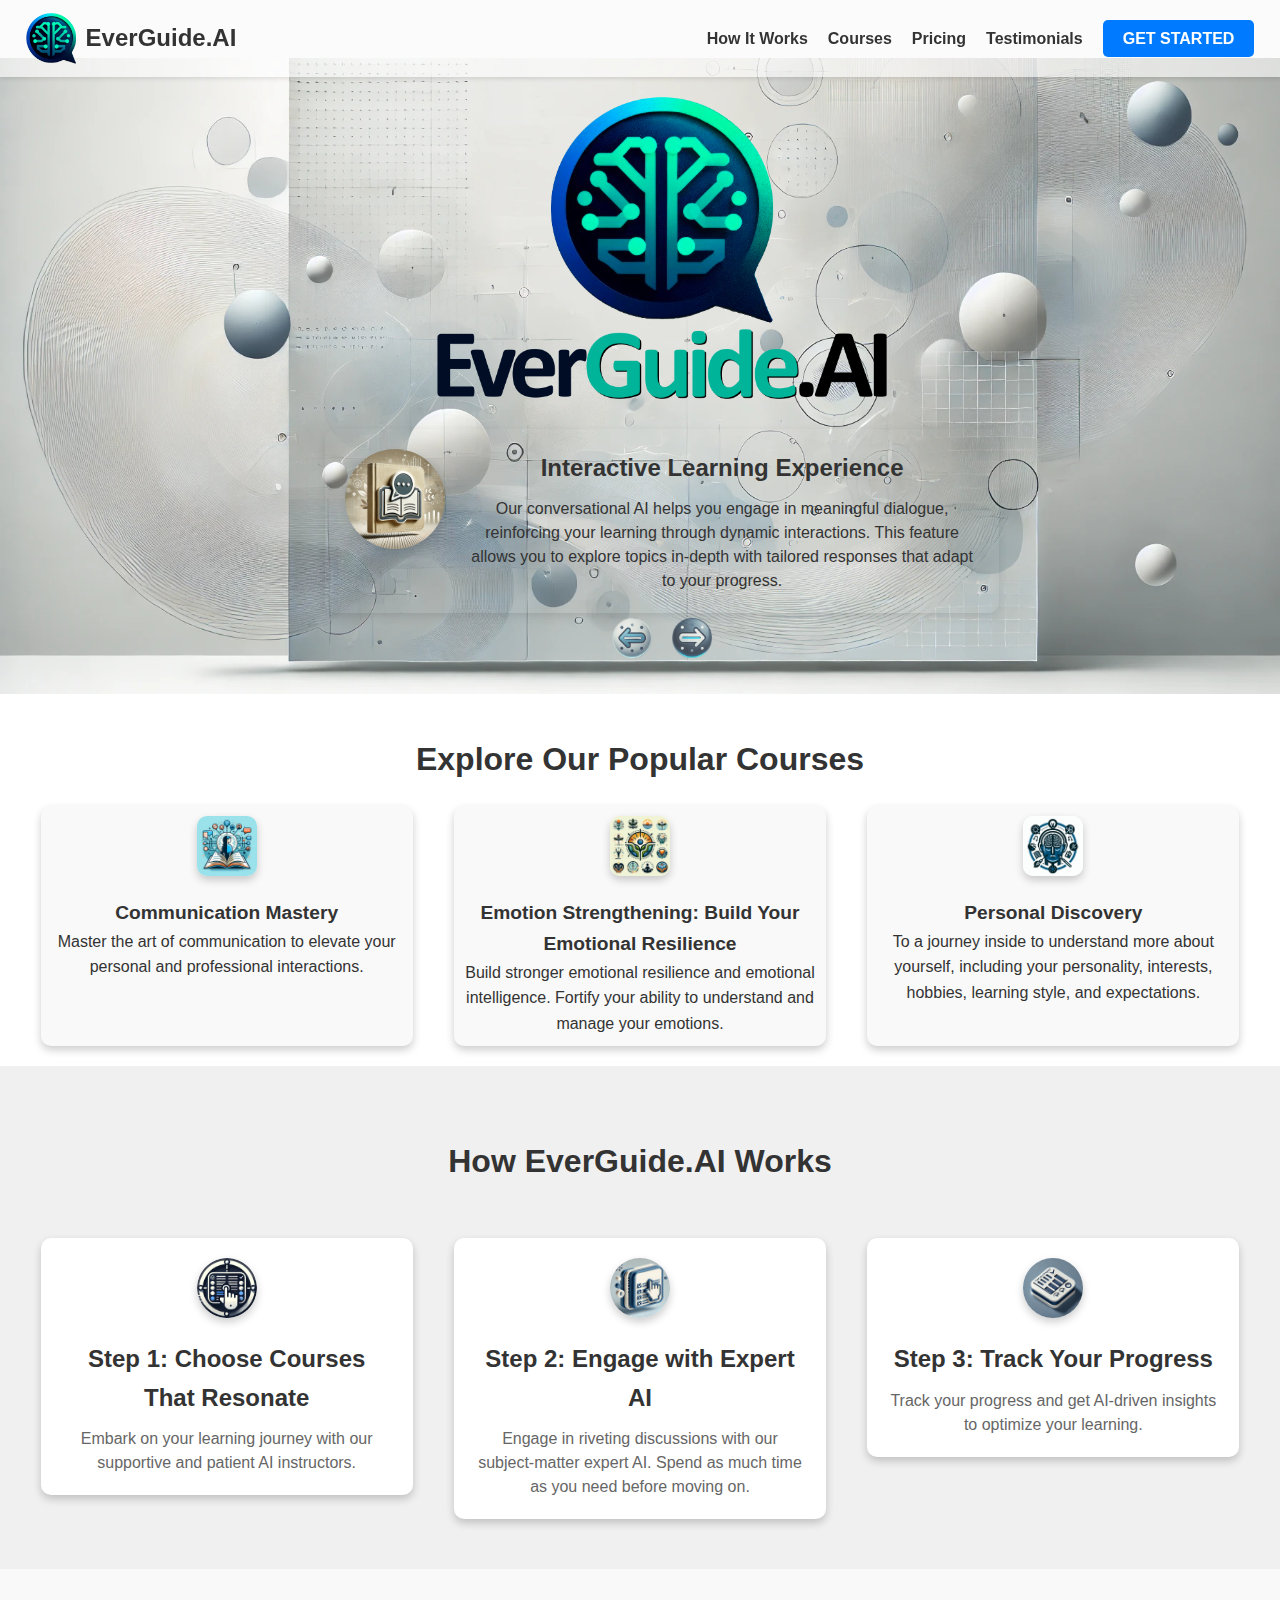
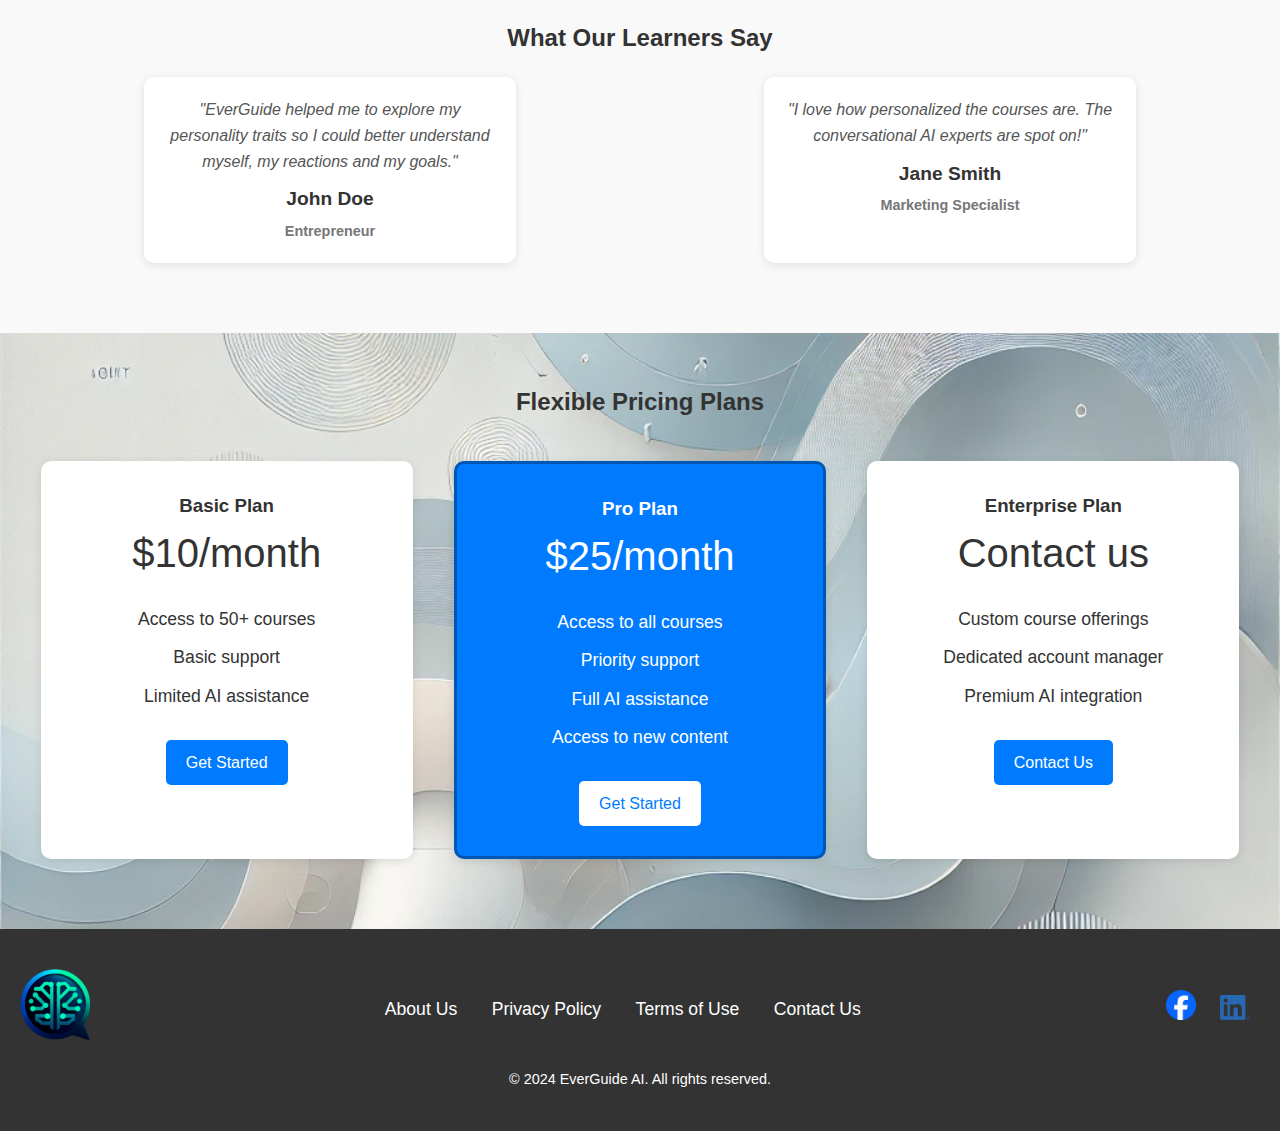
==== commit fd39f55a: "fixed issues, added privacy and terms, made header and footer templates" ====
--- a/index.html
+++ b/index.html
@@ -7,22 +7,7 @@
     <link rel="stylesheet" href="styles.css">
 </head>
 <body>
-<header class="header">
-    <nav class="navbar">
-        <a href="#" class="navbar__logo">
-            <img src="images/navbar logo.png" alt="EverGuide Logo" class="navbar__logo-img">
-            EverGuide.AI
-        </a>
-        <span class="navbar__menu-icon">☰</span> <!-- Add a menu icon for mobile -->
-        <ul class="navbar__links">
-            <li class="navbar__link"><a href="#how-it-works">How It Works</a></li>
-            <li class="navbar__link"><a href="#courses">Courses</a></li>
-            <li class="navbar__link"><a href="#pricing">Pricing</a></li>
-            <li class="navbar__link"><a href="#testimonials">Testimonials</a></li>
-            <li class="navbar__link"><a href="#sign-up" class="navbar__cta">Get Started</a></li>
-        </ul>
-    </nav>
-</header>
+<div id="header-placeholder"></div>
 
 <section class="hero">
 <!--    <div class="hero__features-list">-->
@@ -58,7 +43,7 @@
         <img src="images/hero logo.png" alt="Hero Logo" class="hero__logo">
 
         <div class="carousel">
-            <img src="images/back carousel.png"  height=40 width=40 alt="Back" class="carousel-btn left-btn"/>
+<!--            <img src="images/back carousel.png"  height=40 width=40 alt="Back" class="carousel-btn left-btn"/>-->
             <div class="carousel__slide">
                 <div class="carousel__icon-container">
                     <img src="images/icon - interactive learning.png" alt="Conversational Learning Icon" class="carousel__icon">
@@ -130,10 +115,16 @@
                         your educational outcomes.</p>
                 </div>
             </div>
-            <img src="images/forward carousel.png" height=40 width=40 alt="Forward" class="carousel-btn right-btn"/>
-        </div>
-    </div>
-
+        </div>
+        <div class="carousel-btn-container">
+            <button class="carousel-btn left-btn">
+                <img src="images/back carousel.png" height="40" width="40" alt="Back">
+            </button>
+            <button class="carousel-btn right-btn">
+                <img src="images/forward carousel.png" height="40" width="40" alt="Forward">
+            </button>
+        </div>
+    </div>
 </section>
 
 <section id="courses" class="featured-courses">
@@ -182,13 +173,13 @@
     <h2 class="testimonials__title">What Our Learners Say</h2>
     <div class="testimonials__list">
         <div class="testimonials__card">
-            <img src="images/john doe.webp" alt="John Doe's Photo" class="testimonials__photo">
+<!--            <img src="images/john doe.webp" alt="John Doe's Photo" class="testimonials__photo">-->
             <p class="testimonials__text">"EverGuide helped me to explore my personality traits so I could better understand myself, my reactions and my goals."</p>
             <h4 class="testimonials__name">John Doe</h4>
             <h5 class="testimonials__position">Entrepreneur</h5>
         </div>
         <div class="testimonials__card">
-            <img src="images/jane smith.webp" alt="Jane Smith's Photo" class="testimonials__photo">
+<!--            <img src="images/jane smith.webp" alt="Jane Smith's Photo" class="testimonials__photo">-->
             <p class="testimonials__text">"I love how personalized the courses are. The conversational AI experts are spot on!"</p>
             <h4 class="testimonials__name">Jane Smith</h4>
             <h5 class="testimonials__position">Marketing Specialist</h5>
@@ -233,29 +224,18 @@
     </div>
 </section>
 
-<footer class="footer">
-    <div class="footer__content">
-        <div class="footer__logo">
-            <img src="images/navbar logo.png" alt="EverGuide Logo">
-        </div>
-        <nav class="footer__nav">
-            <ul>
-                <li class="footer__nav-item"><a href="#about" class="footer__nav-link">About Us</a></li>
-                <li class="footer__nav-item"><a href="#privacy" class="footer__nav-link">Privacy Policy</a></li>
-                <li class="footer__nav-item"><a href="#terms" class="footer__nav-link">Terms of Service</a></li>
-                <li class="footer__nav-item"><a href="#contact" class="footer__nav-link">Contact Us</a></li>
-            </ul>
-        </nav>
-        <div class="footer__social">
-            <a href="#" class="footer__social-link"><img src="images/social-facebook.png" alt="Facebook"></a>
-            <a href="#" class="footer__social-link"><img src="images/social-twitter.png" alt="Twitter"></a>
-            <a href="#" class="footer__social-link"><img src="images/social-linkedin.png" alt="LinkedIn"></a>
-        </div>
-    </div>
-    <div class="footer__bottom">
-        <p>&copy; 2024 EverGuide AI. All rights reserved.</p>
-    </div>
-</footer>
+<div id="footer-placeholder"></div>
+<script>
+    // Load Header
+    fetch('header.html')
+        .then(response => response.text())
+        .then(data => document.getElementById('header-placeholder').innerHTML = data);
+
+    // Load Footer
+    fetch('footer.html')
+        .then(response => response.text())
+        .then(data => document.getElementById('footer-placeholder').innerHTML = data);
+</script>
 
 <script src="carousel.js" defer></script>
 
--- a/styles.css
+++ b/styles.css
@@ -4,6 +4,10 @@
     margin: 0;
     padding: 0;
 }
+html {
+    scroll-padding-top: 80px; /* Adjust this value to match the height of your navbar */
+}
+
 
 body {
     font-family: Arial, sans-serif;
@@ -22,6 +26,7 @@
     z-index: 100;
     background-color: rgba(255, 255, 255, 0.6);
     /*padding: 20px 50px;*/
+    /*background-color: transparent;*/
     padding-top: 1%;
     padding-bottom: 1%;
     box-shadow: 0 2px 4px rgba(0, 0, 0, 0.1);
@@ -35,96 +40,48 @@
     width: 100%;
 }
 
-/* MEDIA QUERIES FOR RESPONSIVENESS */
-@media (max-width: 768px) {
-    /* Adjust header */
-    .header {
-        padding: 10px 20px;
-    }
-
-    /* Navbar adjustments */
-    .navbar__logo {
-        font-size: 1.2em;
-        margin-left: 10px;
-    }
-
-    .navbar__links {
-        display: none; /* Hide navbar links for now */
-    }
-
-    /* Add a hamburger icon for mobile */
-    .navbar__menu-icon {
-        display: block;
-        cursor: pointer;
-    }
-
-    /* Hero section adjustments */
-    .hero {
-        flex-direction: column;
-        padding: 20px 10px;
-        align-items: center;
-        text-align: center;
-    }
-
-    .hero__logo {
-        width: 70%;
-        margin-bottom: 20px;
-    }
-
-    .carousel {
-        width: 95%;
-    }
-
-    .carousel__slide {
-        flex-direction: column;
-        align-items: center;
-        text-align: center;
-        padding: 15px;
-    }
-
-    /* Featured courses adjustments */
-    .featured-courses__list {
-        flex-direction: column;
-        align-items: center;
-    }
-
-    .featured-courses__item {
-        width: 90%;
-        margin-bottom: 20px;
-    }
-
-    /* How it works adjustments */
-    .how-it-works__steps {
-        flex-direction: column;
-        align-items: center;
-    }
-
-    .how-it-works__step {
-        width: 90%;
-        margin-bottom: 20px;
-    }
-
-    /* Testimonials adjustments */
-    .testimonials__list {
-        flex-direction: column;
-        align-items: center;
-    }
-
-    .testimonials__card {
-        width: 90%;
-        margin-bottom: 20px;
-    }
-
-    /* Pricing adjustments */
-    .pricing__options {
-        flex-direction: column;
-        align-items: center;
-    }
-
-    .pricing__plan {
-        width: 90%;
-        margin-bottom: 20px;
-    }
+/* Overlay Menu Styling */
+.overlay-menu {
+    display: none; /* Hide by default */
+    position: fixed; /* Full-screen overlay */
+    top: 0;
+    left: 0;
+    width: 100%;
+    height: 100%;
+    background-color: rgba(0, 0, 0, 0.9); /* Semi-transparent black */
+    z-index: 1000; /* Make sure it's on top */
+    overflow-y: auto; /* Enable scrolling if content overflows */
+    transition: 0.5s; /* Smooth opening */
+}
+
+.overlay-content {
+    position: relative;
+    top: 25%; /* Center the content */
+    width: 100%;
+    text-align: center;
+    margin-top: 30px;
+}
+
+.overlay-content a {
+    padding: 15px;
+    text-decoration: none;
+    font-size: 2em;
+    color: #fff; /* White text color */
+    display: block; /* Vertical stack */
+    transition: 0.3s;
+}
+
+.overlay-content a:hover {
+    color: #007BFF; /* Highlight color on hover */
+}
+
+.close-menu {
+    position: absolute;
+    top: 20px;
+    right: 45px;
+    font-size: 3em;
+    color: #fff;
+    cursor: pointer;
 }
 
 .navbar__menu-icon {
@@ -134,14 +91,17 @@
     margin-right: 20px;
 }
 
-/* Display the menu icon on mobile */
-@media (max-width: 768px) {
-    .navbar__menu-icon {
-        display: block;
-    }
-}
-
-
+
+
+/* Show hamburger menu on mobile, hide regular links */
+/*@media (max-width: 768px) {*/
+/*    .navbar__links {*/
+/*        display: none; !* Hide links *!*/
+/*    }*/
+/*    .navbar__menu-icon {*/
+/*        display: block; !* Show menu icon *!*/
+/*    }*/
+/*}*/
 
 .navbar__logo {
     display: flex;
@@ -177,6 +137,7 @@
 
 .navbar__cta {
     background-color: #007BFF;
+    white-space: nowrap; /* Prevent text wrapping */
     color: #fff !important;
     padding: 10px 20px;
     border-radius: 5px;
@@ -282,6 +243,7 @@
     align-items: flex-start;
     padding: 20px;
     border-radius: 10px;
+    position: relative;
     box-shadow: 0 4px 10px rgba(0, 0, 0, 0.1);
 }
 
@@ -330,26 +292,44 @@
     margin: 0 auto; /* Center the carousel */
 }
 
+/* Button container to make sure buttons are below */
+.carousel-btn-container {
+    display: flex;
+    justify-content: center; /* Center buttons */
+    margin-top: 5px; /* Add some space between text and buttons */
+}
+
 .carousel-btn {
-    position: absolute; /* Absolutely position the buttons */
-    top: 87%; /* Center buttons vertically */
-    transform: translateY(-50%); /* Adjust for button height */
-    background-color: rgba(0, 123, 255, 0.8); /* Button color */
+    /*position: absolute; !* Absolutely position the buttons *!*/
+    /*top: 87%; !* Center buttons vertically *!*/
+    /*transform: translateY(-50%); !* Adjust for button height *!*/
+    background: none;
+    /*background-color: rgba(0, 123, 255, 0.8); !* Button color *!*/
     border: none;
     /*padding: 10px 15px;*/
     cursor: pointer;
     z-index: 10; /* Make sure buttons are above the carousel */
     border-radius: 50%; /* Make buttons circular */
-    box-shadow: 0 4px 8px rgba(0, 0, 0, 0.2);
+    /*box-shadow: 0 4px 8px rgba(0, 0, 0, 0.2);*/
     opacity: 0.7;
-}
-
+    /*padding: 10px;*/
+}
+
+/*.left-btn {*/
+/*    left: 23%; !* Position left button outside the carousel *!*/
+/*}*/
+
+/*.right-btn {*/
+/*    right: 20%; !* Position right button outside the carousel *!*/
+/*}*/
+
+/* Align the buttons below the carousel */
 .left-btn {
-    left: 23%; /* Position left button outside the carousel */
+    margin-right: 10px; /* Space between buttons */
 }
 
 .right-btn {
-    right: 20%; /* Position right button outside the carousel */
+    margin-left: 10px; /* Space between buttons */
 }
 
 .carousel-btn:hover {
@@ -658,4 +638,121 @@
 
 .footer__footnote {
     font-size: 0.9em;
-}+}
+
+/* MEDIA QUERIES FOR RESPONSIVENESS */
+@media (max-width: 810px) {
+    /* Adjust header */
+    .header {
+        padding: 10px 20px;
+    }
+
+    /*.navbar {*/
+    /*    display: none;*/
+    /*}*/
+
+    /*.overlay-menu {*/
+    /*    display: block;*/
+    /*}*/
+
+    /* Navbar adjustments */
+    .navbar__logo {
+        font-size: 1.0em;
+        margin-left: 10px;
+    }
+
+    .navbar__links {
+        display: none; /* Hide navbar links for now */
+    }
+
+    /* Add a hamburger icon for mobile */
+    .navbar__menu-icon {
+        display: block;
+        cursor: pointer;
+    }
+
+    .navbar__cta {
+        padding: 8px 12px; /* Reduce padding */
+        font-size: 0.9em; /* Reduce font size */
+    }
+
+    /* Hero section adjustments */
+    .hero {
+        flex-direction: column;
+        padding: 70px 10px;
+        align-items: center;
+        text-align: center;
+    }
+
+    .hero__logo {
+        width: 70%;
+        margin-bottom: 20px;
+    }
+
+    .carousel {
+        width: 95%;
+    }
+
+    .carousel__slide {
+        flex-direction: column;
+        align-items: center;
+        text-align: center;
+        padding: 15px;
+    }
+
+    /* Featured courses adjustments */
+    .featured-courses__list {
+        flex-direction: column;
+        align-items: center;
+    }
+
+    .featured-courses__item {
+        width: 90%;
+        margin-bottom: 20px;
+    }
+
+    /* How it works adjustments */
+    .how-it-works__steps {
+        flex-direction: column;
+        align-items: center;
+    }
+
+    .how-it-works__step {
+        width: 90%;
+        margin-bottom: 20px;
+    }
+
+    /* Testimonials adjustments */
+    .testimonials__list {
+        flex-direction: column;
+        align-items: center;
+    }
+
+    .testimonials__card {
+        width: 90%;
+        margin-bottom: 20px;
+    }
+
+    /* Pricing adjustments */
+    .pricing__options {
+        flex-direction: column;
+        align-items: center;
+    }
+
+    .pricing__plan {
+        width: 90%;
+        margin-bottom: 20px;
+    }
+}
+/*  End media query */
+
+/* For screens larger than 768px */
+@media (min-width: 811px) {
+    .navbar__links {
+        display: flex; /* Show navbar links */
+    }
+
+    .navbar__menu-icon {
+        display: none; /* Hide hamburger menu */
+    }
+}
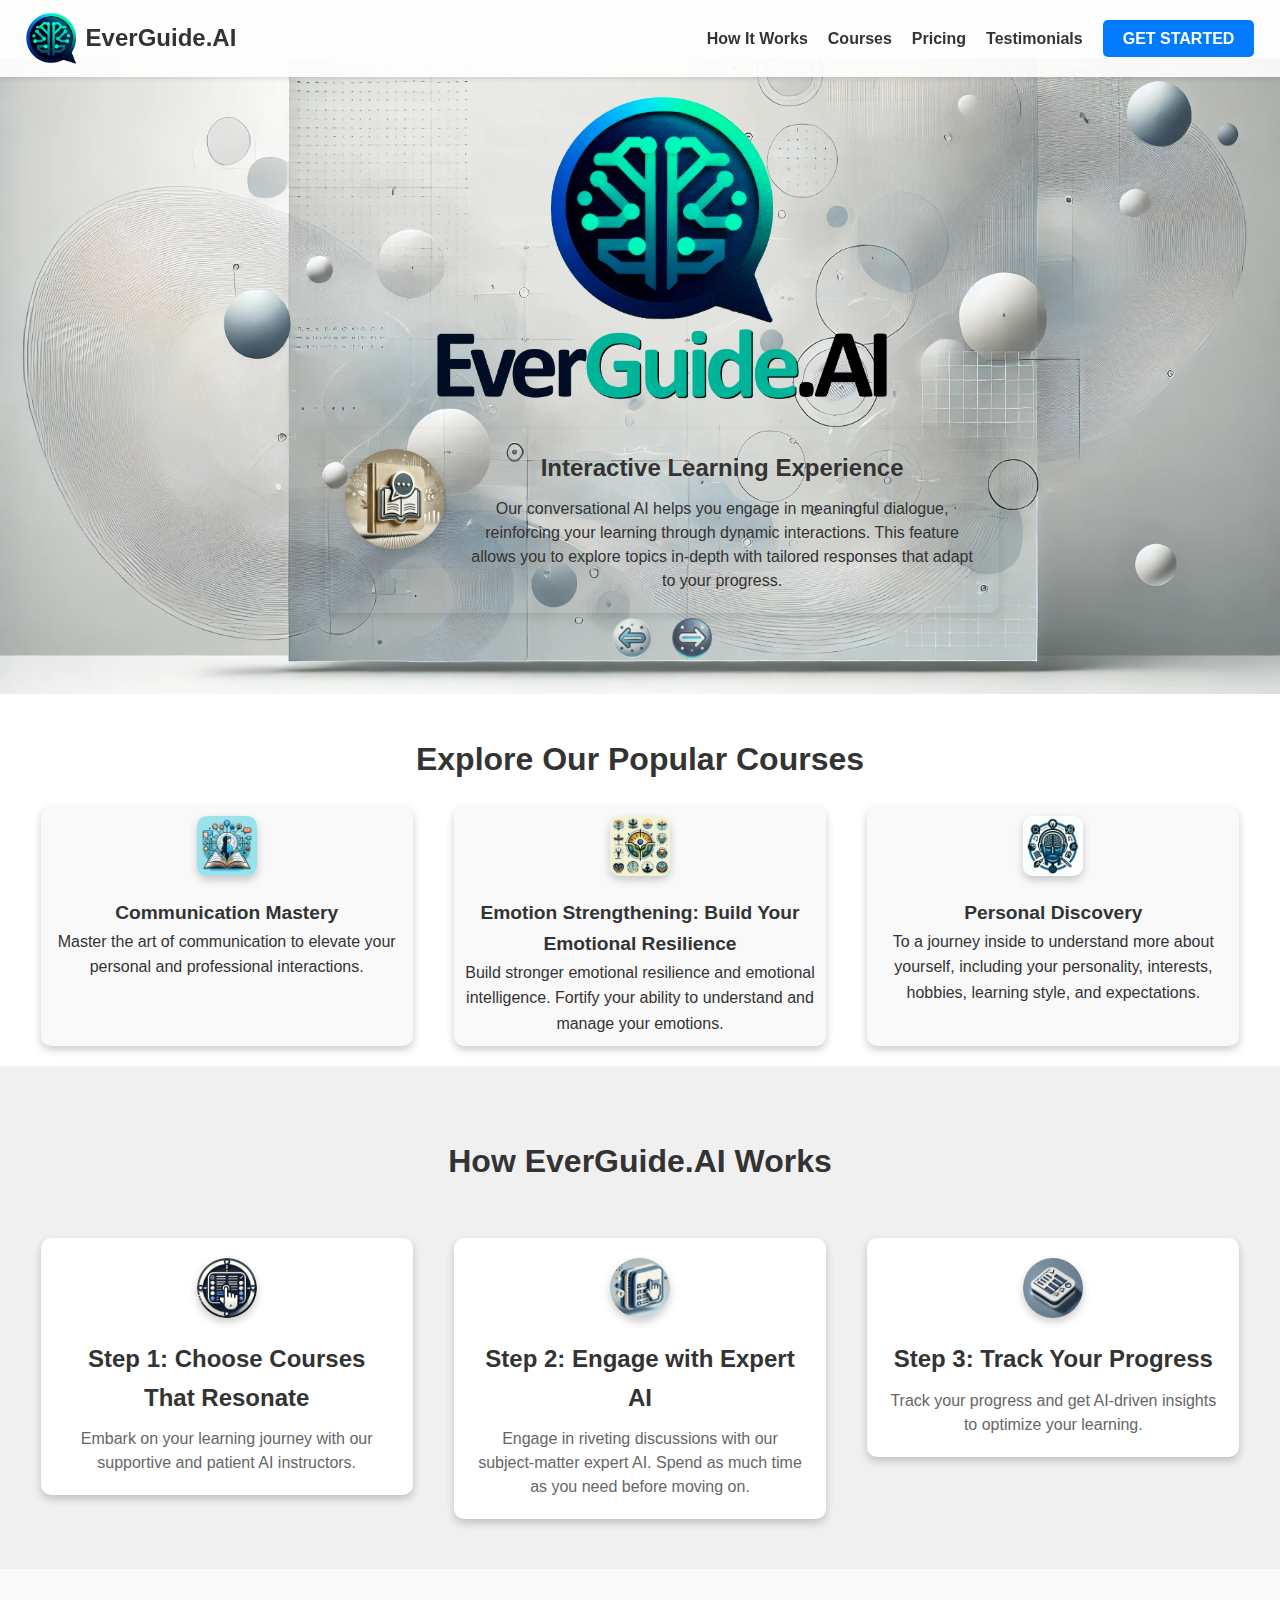
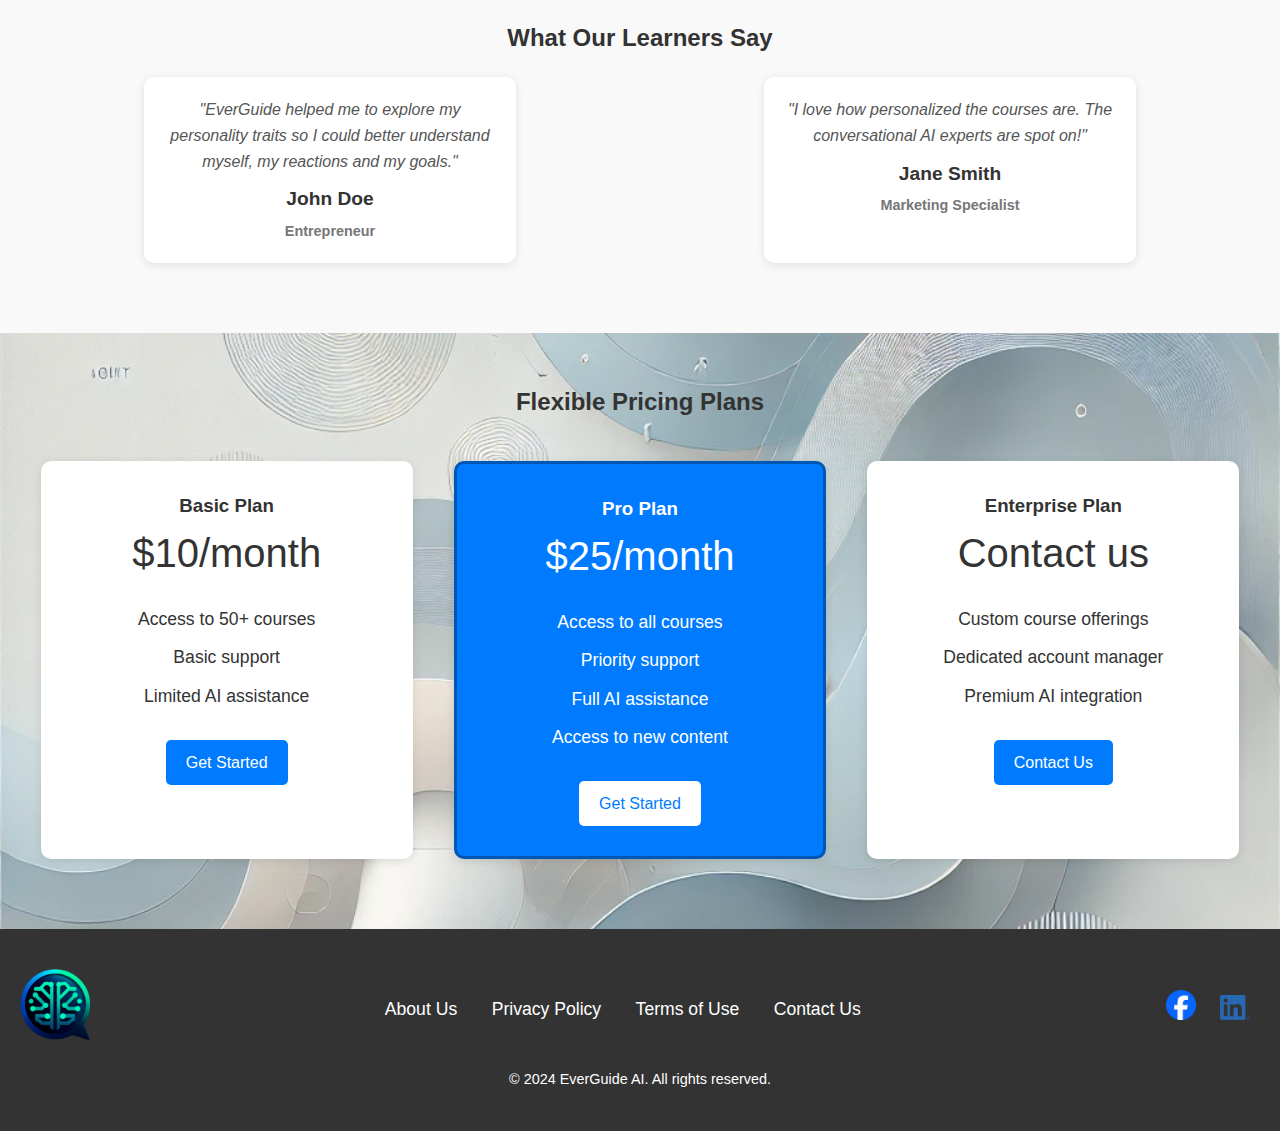
==== commit 5b047c5f: "trying to figure out why menu overlay doesn't work on mobile sometimes." ====
--- a/index.html
+++ b/index.html
@@ -7,6 +7,7 @@
     <link rel="stylesheet" href="styles.css">
 </head>
 <body>
+
 <div id="header-placeholder"></div>
 
 <section class="hero">
@@ -225,14 +226,21 @@
 </section>
 
 <div id="footer-placeholder"></div>
+
 <script>
     // Load Header
     fetch('header.html')
         .then(response => response.text())
-        .then(data => document.getElementById('header-placeholder').innerHTML = data);
-
-    // Load Footer
-    fetch('footer.html')
+        .then(data => {
+            document.getElementById('header-placeholder').innerHTML = data;
+            const script = document.createElement('script');
+            script.src = 'mobile.js';
+            document.body.appendChild(script);
+        });
+
+
+// Load Footer
+fetch('footer.html')
         .then(response => response.text())
         .then(data => document.getElementById('footer-placeholder').innerHTML = data);
 </script>
--- a/styles.css
+++ b/styles.css
@@ -24,7 +24,7 @@
     top: 0;
     width: 100%;
     z-index: 100;
-    background-color: rgba(255, 255, 255, 0.6);
+    background-color: rgba(255, 255, 255, 0.9);
     /*padding: 20px 50px;*/
     /*background-color: transparent;*/
     padding-top: 1%;
@@ -90,18 +90,6 @@
     color: #333;
     margin-right: 20px;
 }
-
-
-
-/* Show hamburger menu on mobile, hide regular links */
-/*@media (max-width: 768px) {*/
-/*    .navbar__links {*/
-/*        display: none; !* Hide links *!*/
-/*    }*/
-/*    .navbar__menu-icon {*/
-/*        display: block; !* Show menu icon *!*/
-/*    }*/
-/*}*/
 
 .navbar__logo {
     display: flex;
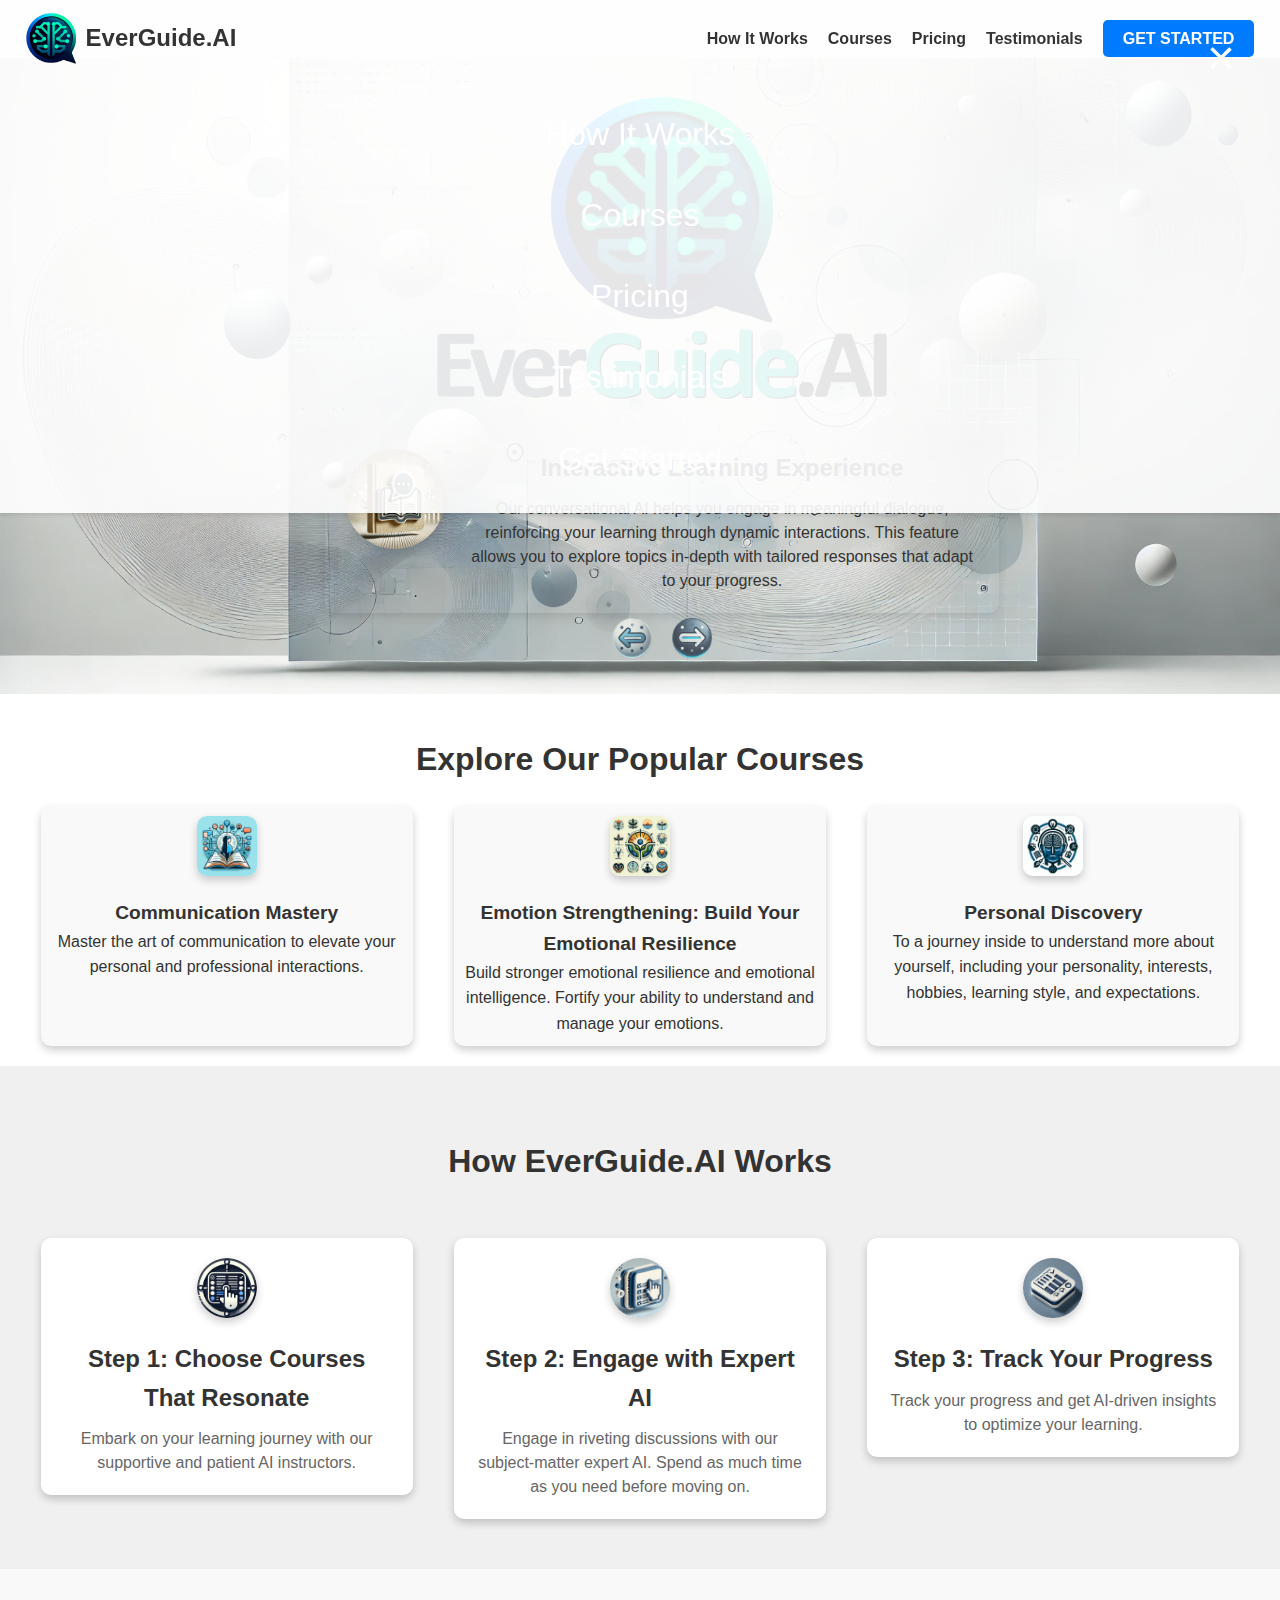
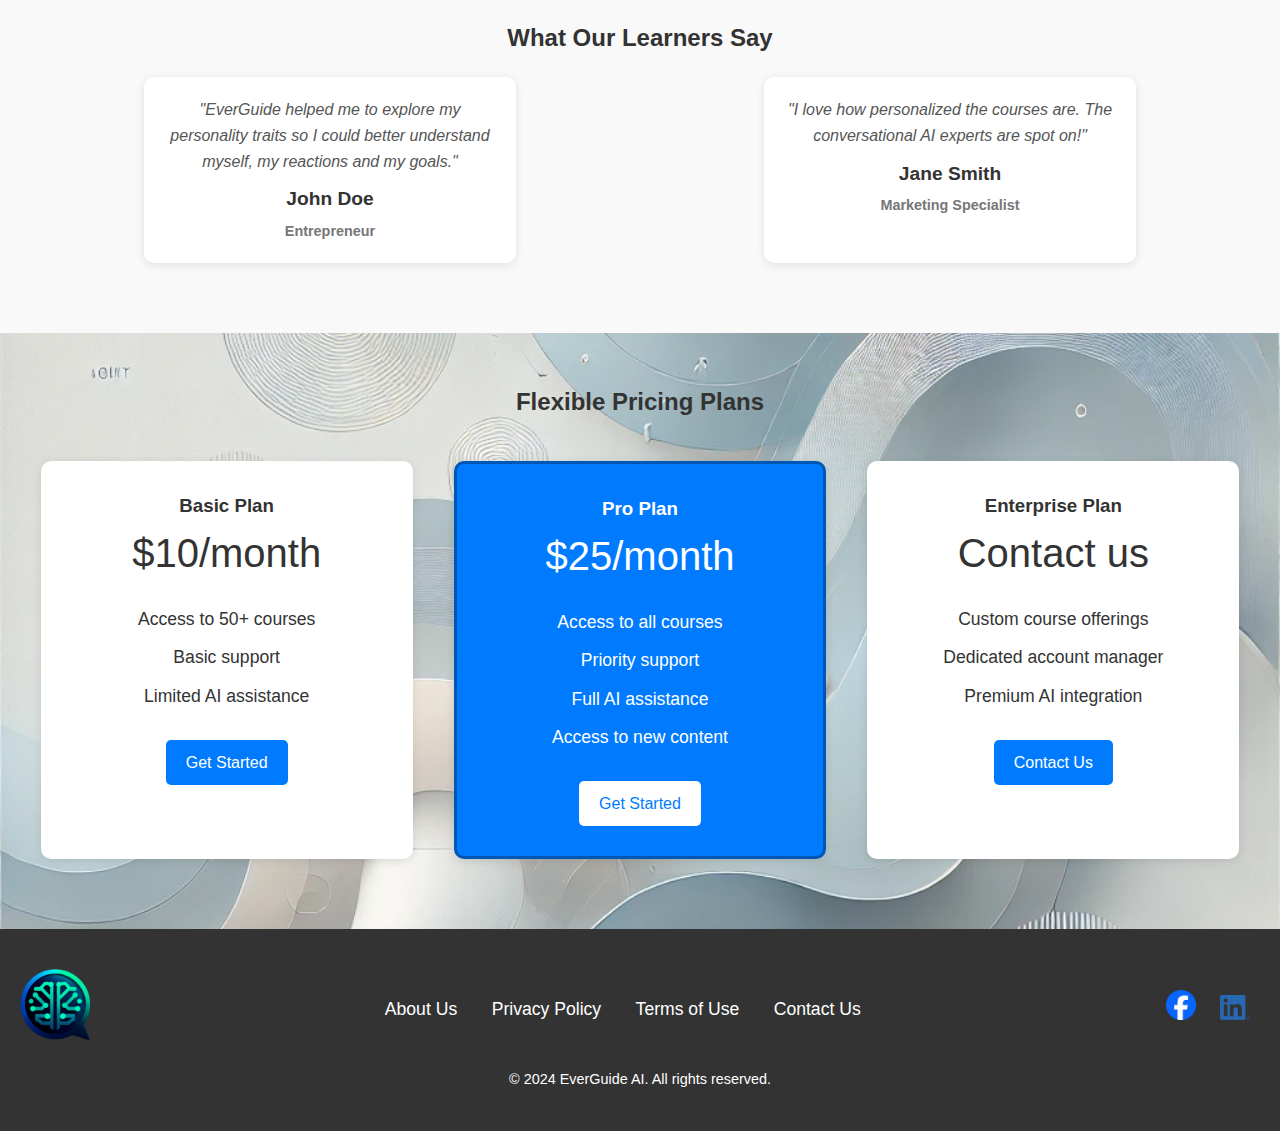
==== commit d54cc80c: "Added eventListeners after the footer on each page to dynamically load mobile.js and figure out wher" ====
--- a/index.html
+++ b/index.html
@@ -4,7 +4,9 @@
     <meta charset="UTF-8">
     <meta name="viewport" content="width=device-width, initial-scale=1.0">
     <title>EverGuide AI - Personalized Learning</title>
-    <link rel="stylesheet" href="styles.css">
+<!--    <link rel="stylesheet" href="styles.css">-->
+    <link rel="preload" href="styles.css" as="style" onload="this.rel='stylesheet'">
+    <noscript><link rel="stylesheet" href="styles.css"></noscript>
 </head>
 <body>
 
@@ -228,22 +230,43 @@
 <div id="footer-placeholder"></div>
 
 <script>
-    // Load Header
-    fetch('header.html')
-        .then(response => response.text())
-        .then(data => {
-            document.getElementById('header-placeholder').innerHTML = data;
-            const script = document.createElement('script');
-            script.src = 'mobile.js';
-            document.body.appendChild(script);
-        });
-
-
-// Load Footer
-fetch('footer.html')
-        .then(response => response.text())
-        .then(data => document.getElementById('footer-placeholder').innerHTML = data);
+    window.addEventListener('load', function() {
+        // Load Header
+        fetch('header.html')
+            .then(response => response.text())
+            .then(data => {
+                document.getElementById('header-placeholder').innerHTML = data;
+
+                // Attach your JavaScript after the header is loaded
+                const script = document.createElement('script');
+                script.src = 'mobile.js';
+                document.body.appendChild(script);
+            });
+
+        // Load Footer
+        fetch('footer.html')
+            .then(response => response.text())
+            .then(data => document.getElementById('footer-placeholder').innerHTML = data);
+    });
 </script>
+
+<script>
+    document.addEventListener('DOMContentLoaded', function () {
+        // Get the current URL fragment
+        const fragment = window.location.hash;
+
+        if (fragment) {
+            // Wait a moment to ensure everything is loaded, then scroll smoothly to the section
+            setTimeout(() => {
+                const targetElement = document.querySelector(fragment);
+                if (targetElement) {
+                    targetElement.scrollIntoView({ behavior: 'smooth' });
+                }
+            }, 500); // Adjust the delay as needed
+        }
+    });
+</script>
+
 
 <script src="carousel.js" defer></script>
 
